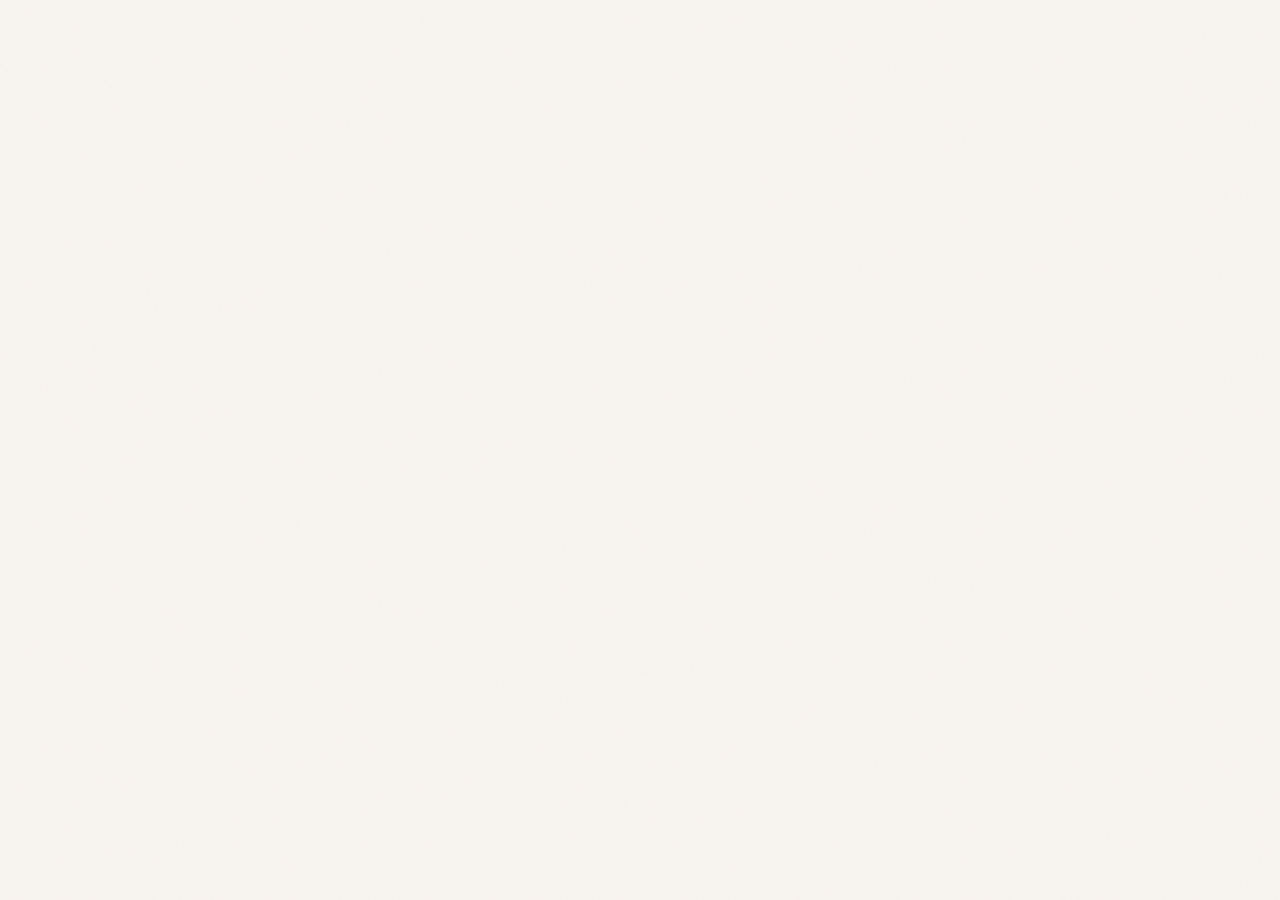
==== index.html @ fb883d4c "Add initial index.html for LandPitch AI Initial commit of the index.html file with complete structur" ====
<!DOCTYPE html>
<html lang="ru">
<head>
<meta charset="UTF-8">
<meta name="viewport" content="width=device-width, initial-scale=1.0">
<title>LandPitch AI — Turn plot в investment deal in 15 minutes</title>
<link rel="preconnect" href="https://fonts.googleapis.com">
<link href="https://fonts.googleapis.com/css2?family=Cormorant+Garamond:ital,wght@0,300;0,400;0,600;0,700;1,300;1,400&family=DM+Sans:wght@300;400;500;600&display=swap" rel="stylesheet">
<style>
  :root {
    --ink: #0D1B2A;
    --paper: #F7F3EE;
    --gold: #C9922A;
    --gold-l: #F0D9A8;
    --blue: #1A3A5C;
    --blue-l: #D6E8F7;
    --sage: #4A6741;
    --sage-l: #D4E6CF;
    --rust: #8B3A2A;
    --mist: #E8EFF5;
    --white: #FFFFFF;
  }

  *, *::before, *::after { box-sizing: border-box; margin: 0; padding: 0; }

  html { scroll-behavior: smooth; }

  body {
    font-family: 'DM Sans', sans-serif;
    background: var(--paper);
    color: var(--ink);
    overflow-x: hidden;
  }

  /* ─── NOISE TEXTURE ─── */
  body::before {
    content: '';
    position: fixed;
    inset: 0;
    background-image: url("data:image/svg+xml,%3Csvg viewBox='0 0 256 256' xmlns='http://www.w3.org/2000/svg'%3E%3Cfilter id='noise'%3E%3CfeTurbulence type='fractalNoise' baseFrequency='0.9' numOctaves='4' stitchTiles='stitch'/%3E%3C/filter%3E%3Crect width='100%25' height='100%25' filter='url(%23noise)' opacity='0.04'/%3E%3C/svg%3E");
    pointer-events: none;
    z-index: 1000;
    opacity: 0.4;
  }

  /* ─── NAV ─── */
  nav {
    position: fixed;
    top: 0; left: 0; right: 0;
    z-index: 100;
    display: flex;
    align-items: center;
    justify-content: space-between;
    padding: 20px 48px;
    background: rgba(247,243,238,0.85);
    backdrop-filter: blur(12px);
    border-bottom: 1px solid rgba(201,146,42,0.15);
  }

  .logo {
    font-family: 'Cormorant Garamond', serif;
    font-size: 22px;
    font-weight: 700;
    color: var(--ink);
    letter-spacing: 0.02em;
  }
  .logo span { color: var(--gold); }

  nav a {
    font-size: 13px;
    font-weight: 500;
    color: var(--blue);
    text-decoration: none;
    letter-spacing: 0.04em;
    text-transform: uppercase;
    opacity: 0.7;
    transition: opacity 0.2s;
  }
  nav a:hover { opacity: 1; }

  .nav-cta {
    background: var(--ink);
    color: var(--paper) !important;
    padding: 10px 24px;
    border-radius: 2px;
    opacity: 1 !important;
    transition: background 0.2s !important;
  }
  .nav-cta:hover { background: var(--blue) !important; }

  .nav-links { display: flex; gap: 36px; align-items: center; }

  /* ─── HERO ─── */
  .hero {
    min-height: 100vh;
    display: grid;
    grid-template-columns: 1fr 1fr;
    position: relative;
    overflow: hidden;
  }

  .hero-left {
    display: flex;
    flex-direction: column;
    justify-content: center;
    padding: 140px 64px 80px 80px;
    position: relative;
    z-index: 2;
  }

  .hero-tag {
    display: inline-flex;
    align-items: center;
    gap: 8px;
    font-size: 11px;
    font-weight: 600;
    letter-spacing: 0.12em;
    text-transform: uppercase;
    color: var(--gold);
    margin-bottom: 32px;
  }
  .hero-tag::before {
    content: '';
    width: 32px; height: 1px;
    background: var(--gold);
  }

  .hero-h1 {
    font-family: 'Cormorant Garamond', serif;
    font-size: clamp(52px, 5.5vw, 80px);
    font-weight: 600;
    line-height: 1.05;
    color: var(--ink);
    margin-bottom: 28px;
  }
  .hero-h1 em {
    font-style: italic;
    color: var(--gold);
  }

  .hero-sub {
    font-size: 16px;
    font-weight: 300;
    line-height: 1.7;
    color: #4A5568;
    max-width: 440px;
    margin-bottom: 48px;
  }

  .hero-actions { display: flex; gap: 16px; align-items: center; flex-wrap: wrap; }

  .btn-primary {
    display: inline-flex;
    align-items: center;
    gap: 10px;
    background: var(--ink);
    color: var(--paper);
    font-family: 'DM Sans', sans-serif;
    font-size: 14px;
    font-weight: 600;
    letter-spacing: 0.04em;
    padding: 16px 36px;
    border: none;
    cursor: pointer;
    text-decoration: none;
    border-radius: 2px;
    transition: all 0.25s;
    position: relative;
    overflow: hidden;
  }
  .btn-primary::after {
    content: '';
    position: absolute;
    inset: 0;
    background: var(--gold);
    transform: translateX(-101%);
    transition: transform 0.3s cubic-bezier(0.4,0,0.2,1);
    z-index: 0;
  }
  .btn-primary:hover::after { transform: translateX(0); }
  .btn-primary span { position: relative; z-index: 1; }

  .btn-ghost {
    display: inline-flex;
    align-items: center;
    gap: 8px;
    color: var(--blue);
    font-size: 14px;
    font-weight: 500;
    text-decoration: none;
    padding: 16px 0;
    border-bottom: 1px solid currentColor;
    transition: color 0.2s;
  }
  .btn-ghost:hover { color: var(--gold); }

  .hero-stats {
    display: flex;
    gap: 40px;
    margin-top: 60px;
    padding-top: 40px;
    border-top: 1px solid rgba(201,146,42,0.2);
  }
  .stat-num {
    font-family: 'Cormorant Garamond', serif;
    font-size: 36px;
    font-weight: 700;
    color: var(--ink);
    line-height: 1;
  }
  .stat-num span { color: var(--gold); font-size: 22px; }
  .stat-label { font-size: 11px; font-weight: 500; color: #888; letter-spacing: 0.06em; text-transform: uppercase; margin-top: 6px; }

  /* ─── HERO RIGHT ─── */
  .hero-right {
    position: relative;
    background: var(--blue);
    overflow: hidden;
    display: flex;
    align-items: center;
    justify-content: center;
  }

  .hero-right::before {
    content: '';
    position: absolute;
    inset: 0;
    background:
      radial-gradient(ellipse at 30% 40%, rgba(201,146,42,0.15) 0%, transparent 60%),
      radial-gradient(ellipse at 80% 80%, rgba(74,103,65,0.2) 0%, transparent 50%);
  }

  /* Map grid decoration */
  .map-grid {
    position: absolute;
    inset: 0;
    background-image:
      linear-gradient(rgba(255,255,255,0.04) 1px, transparent 1px),
      linear-gradient(90deg, rgba(255,255,255,0.04) 1px, transparent 1px);
    background-size: 40px 40px;
  }

  .hero-card {
    position: relative;
    z-index: 2;
    background: rgba(255,255,255,0.06);
    border: 1px solid rgba(255,255,255,0.12);
    backdrop-filter: blur(10px);
    border-radius: 8px;
    padding: 36px;
    width: 340px;
    margin: 20px;
    animation: float 6s ease-in-out infinite;
  }

  @keyframes float {
    0%, 100% { transform: translateY(0); }
    50% { transform: translateY(-12px); }
  }

  .card-label {
    font-size: 10px;
    font-weight: 600;
    letter-spacing: 0.12em;
    text-transform: uppercase;
    color: var(--gold);
    margin-bottom: 16px;
  }
  .card-title {
    font-family: 'Cormorant Garamond', serif;
    font-size: 22px;
    font-weight: 600;
    color: white;
    margin-bottom: 20px;
    line-height: 1.3;
  }
  .card-concept {
    background: rgba(201,146,42,0.15);
    border: 1px solid rgba(201,146,42,0.3);
    border-radius: 4px;
    padding: 14px 16px;
    margin-bottom: 10px;
  }
  .concept-name {
    font-size: 13px;
    font-weight: 600;
    color: var(--gold-l);
    margin-bottom: 4px;
  }
  .concept-roi {
    font-size: 11px;
    color: rgba(255,255,255,0.6);
  }

  .card-bar {
    height: 3px;
    background: rgba(255,255,255,0.08);
    border-radius: 2px;
    margin: 20px 0 8px;
    overflow: hidden;
    position: relative;
  }
  .card-bar-fill {
    position: absolute;
    left: 0; top: 0; bottom: 0;
    background: linear-gradient(90deg, var(--gold), #E8B86D);
    border-radius: 2px;
    animation: fill 3s ease-out infinite;
  }
  @keyframes fill {
    0% { width: 0%; }
    60% { width: 78%; }
    100% { width: 78%; }
  }
  .card-status {
    font-size: 10px;
    color: rgba(255,255,255,0.5);
    display: flex;
    justify-content: space-between;
  }

  .agent-dots {
    display: flex;
    gap: 8px;
    margin-top: 20px;
  }
  .dot {
    width: 28px; height: 28px;
    border-radius: 50%;
    display: flex;
    align-items: center;
    justify-content: center;
    font-size: 12px;
    border: 1px solid rgba(255,255,255,0.15);
  }
  .dot.active { background: var(--gold); border-color: var(--gold); }
  .dot.done { background: var(--sage); border-color: var(--sage); }

  /* ─── SECTION COMMON ─── */
  section { position: relative; }

  .section-label {
    font-size: 11px;
    font-weight: 600;
    letter-spacing: 0.12em;
    text-transform: uppercase;
    color: var(--gold);
    display: flex;
    align-items: center;
    gap: 12px;
    margin-bottom: 20px;
  }
  .section-label::after {
    content: '';
    flex: 1;
    height: 1px;
    background: var(--gold-l);
    max-width: 60px;
  }

  .section-h2 {
    font-family: 'Cormorant Garamond', serif;
    font-size: clamp(36px, 4vw, 58px);
    font-weight: 600;
    line-height: 1.1;
    color: var(--ink);
    margin-bottom: 20px;
  }

  /* ─── PROBLEM ─── */
  .problem {
    background: var(--ink);
    padding: 100px 80px;
    display: grid;
    grid-template-columns: 1fr 1fr;
    gap: 80px;
    align-items: center;
  }
  .problem .section-label { color: var(--gold-l); }
  .problem .section-label::after { background: rgba(201,146,42,0.3); }
  .problem .section-h2 { color: white; }
  .problem-sub { font-size: 15px; line-height: 1.7; color: rgba(255,255,255,0.6); }

  .pain-list { display: flex; flex-direction: column; gap: 16px; }
  .pain-item {
    display: flex;
    gap: 16px;
    padding: 20px 24px;
    background: rgba(255,255,255,0.04);
    border: 1px solid rgba(255,255,255,0.08);
    border-radius: 4px;
    transition: background 0.2s;
  }
  .pain-item:hover { background: rgba(255,255,255,0.07); }
  .pain-icon { font-size: 20px; flex-shrink: 0; margin-top: 2px; }
  .pain-title { font-size: 14px; font-weight: 600; color: white; margin-bottom: 4px; }
  .pain-desc { font-size: 13px; color: rgba(255,255,255,0.5); line-height: 1.5; }

  /* ─── HOW IT WORKS ─── */
  .how {
    padding: 100px 80px;
    background: var(--paper);
  }
  .how-header {
    display: flex;
    justify-content: space-between;
    align-items: flex-end;
    margin-bottom: 64px;
  }
  .how-header-left { max-width: 500px; }
  .how-time {
    font-size: 13px;
    color: #888;
    text-align: right;
  }
  .how-time strong {
    display: block;
    font-family: 'Cormorant Garamond', serif;
    font-size: 48px;
    font-weight: 700;
    color: var(--gold);
    line-height: 1;
    margin-bottom: 4px;
  }

  .agents-grid { display: flex; flex-direction: column; gap: 0; }

  .agent-row {
    display: grid;
    grid-template-columns: 60px 1fr 1fr;
    gap: 0;
    position: relative;
    opacity: 0;
    transform: translateY(20px);
    transition: all 0.5s ease;
  }
  .agent-row.visible { opacity: 1; transform: translateY(0); }

  .agent-num {
    display: flex;
    flex-direction: column;
    align-items: center;
    padding-top: 28px;
  }
  .num-circle {
    width: 36px; height: 36px;
    border-radius: 50%;
    display: flex;
    align-items: center;
    justify-content: center;
    font-size: 13px;
    font-weight: 700;
    color: white;
    flex-shrink: 0;
  }
  .num-line {
    width: 1px;
    flex: 1;
    min-height: 40px;
    background: linear-gradient(to bottom, currentColor, transparent);
    margin-top: 8px;
    opacity: 0.3;
  }

  .agent-content {
    padding: 24px 32px 32px 24px;
    border-left: none;
  }
  .agent-name {
    font-family: 'Cormorant Garamond', serif;
    font-size: 22px;
    font-weight: 700;
    color: var(--ink);
    margin-bottom: 8px;
  }
  .agent-trigger {
    font-size: 12px;
    color: #888;
    margin-bottom: 12px;
    font-style: italic;
  }
  .agent-tasks { list-style: none; }
  .agent-tasks li {
    font-size: 13px;
    color: #555;
    line-height: 1.6;
    padding: 3px 0;
    padding-left: 16px;
    position: relative;
  }
  .agent-tasks li::before {
    content: '—';
    position: absolute;
    left: 0;
    color: var(--gold);
    font-size: 11px;
  }

  .agent-tools-badge {
    grid-column: 3;
    display: flex;
    flex-direction: column;
    justify-content: center;
    padding: 24px;
    border-left: 1px solid var(--gold-l);
    margin-left: 0;
  }
  .tools-label {
    font-size: 10px;
    font-weight: 600;
    letter-spacing: 0.1em;
    text-transform: uppercase;
    color: var(--gold);
    margin-bottom: 10px;
  }
  .tool-chips { display: flex; flex-wrap: wrap; gap: 6px; }
  .chip {
    background: var(--mist);
    color: var(--blue);
    font-size: 11px;
    font-weight: 500;
    padding: 4px 10px;
    border-radius: 100px;
    border: 1px solid var(--blue-l);
  }
  .agent-output {
    margin-top: 16px;
    padding: 10px 14px;
    background: var(--sage-l);
    border-radius: 4px;
    font-size: 12px;
    color: var(--sage);
    font-weight: 500;
    display: flex;
    align-items: center;
    gap: 8px;
  }

  /* agent colors */
  .c1 .num-circle { background: var(--blue); }
  .c1 .num-line { color: var(--blue); }
  .c2 .num-circle { background: var(--sage); }
  .c2 .num-line { color: var(--sage); }
  .c3 .num-circle { background: var(--gold); }
  .c3 .num-line { color: var(--gold); }
  .c4 .num-circle { background: var(--rust); }
  .c4 .num-line { color: var(--rust); }
  .c5 .num-circle { background: #6B48A0; }
  .c5 .num-line { color: #6B48A0; }

  /* ─── PRICING ─── */
  .pricing {
    background: var(--mist);
    padding: 100px 80px;
  }
  .pricing-header { text-align: center; margin-bottom: 64px; }
  .pricing-header .section-label { justify-content: center; }
  .pricing-header .section-label::after { display: none; }
  .pricing-header .section-label::before {
    content: '';
    width: 60px; height: 1px;
    background: var(--gold-l);
  }

  .plans { display: grid; grid-template-columns: repeat(3, 1fr); gap: 24px; max-width: 960px; margin: 0 auto; }

  .plan {
    background: white;
    border: 1px solid rgba(0,0,0,0.08);
    border-radius: 6px;
    padding: 40px 32px;
    position: relative;
    transition: transform 0.2s, box-shadow 0.2s;
  }
  .plan:hover { transform: translateY(-4px); box-shadow: 0 20px 60px rgba(0,0,0,0.08); }
  .plan.featured {
    background: var(--ink);
    border-color: var(--gold);
    color: white;
    transform: scale(1.03);
  }
  .plan.featured:hover { transform: scale(1.03) translateY(-4px); }

  .plan-badge {
    position: absolute;
    top: -12px; left: 50%;
    transform: translateX(-50%);
    background: var(--gold);
    color: white;
    font-size: 10px;
    font-weight: 700;
    letter-spacing: 0.1em;
    text-transform: uppercase;
    padding: 4px 14px;
    border-radius: 100px;
  }
  .plan-name {
    font-size: 12px;
    font-weight: 600;
    letter-spacing: 0.1em;
    text-transform: uppercase;
    color: var(--gold);
    margin-bottom: 20px;
  }
  .plan-price {
    font-family: 'Cormorant Garamond', serif;
    font-size: 52px;
    font-weight: 700;
    line-height: 1;
    margin-bottom: 6px;
  }
  .plan.featured .plan-price { color: white; }
  .plan:not(.featured) .plan-price { color: var(--ink); }
  .plan-period {
    font-size: 13px;
    color: #888;
    margin-bottom: 32px;
  }
  .plan.featured .plan-period { color: rgba(255,255,255,0.5); }

  .plan-features { list-style: none; margin-bottom: 36px; }
  .plan-features li {
    font-size: 13px;
    line-height: 1.6;
    padding: 8px 0;
    border-bottom: 1px solid rgba(0,0,0,0.06);
    display: flex;
    gap: 10px;
  }
  .plan.featured .plan-features li { border-color: rgba(255,255,255,0.08); color: rgba(255,255,255,0.8); }
  .check { color: var(--sage); font-size: 14px; flex-shrink: 0; }
  .plan.featured .check { color: var(--gold); }

  .plan-btn {
    display: block;
    width: 100%;
    padding: 14px;
    text-align: center;
    font-family: 'DM Sans', sans-serif;
    font-size: 13px;
    font-weight: 600;
    letter-spacing: 0.04em;
    border-radius: 2px;
    border: none;
    cursor: pointer;
    text-decoration: none;
    transition: all 0.2s;
  }
  .plan:not(.featured) .plan-btn {
    background: var(--ink);
    color: white;
  }
  .plan:not(.featured) .plan-btn:hover { background: var(--blue); }
  .plan.featured .plan-btn {
    background: var(--gold);
    color: white;
  }
  .plan.featured .plan-btn:hover { background: #B8821F; }

  /* ─── FORM ─── */
  .form-section {
    padding: 100px 80px;
    background: var(--paper);
    display: grid;
    grid-template-columns: 1fr 1fr;
    gap: 80px;
    align-items: start;
  }

  .form-left { padding-top: 20px; }
  .form-promise {
    display: flex;
    flex-direction: column;
    gap: 20px;
    margin-top: 40px;
  }
  .promise-item { display: flex; gap: 16px; align-items: flex-start; }
  .promise-icon {
    width: 40px; height: 40px;
    background: var(--gold-l);
    border-radius: 4px;
    display: flex;
    align-items: center;
    justify-content: center;
    font-size: 18px;
    flex-shrink: 0;
  }
  .promise-title { font-size: 14px; font-weight: 600; color: var(--ink); margin-bottom: 4px; }
  .promise-desc { font-size: 13px; color: #777; line-height: 1.5; }

  .contact-form {
    background: white;
    border: 1px solid rgba(0,0,0,0.08);
    border-radius: 8px;
    padding: 48px 40px;
    box-shadow: 0 10px 40px rgba(0,0,0,0.06);
  }
  .form-title {
    font-family: 'Cormorant Garamond', serif;
    font-size: 28px;
    font-weight: 700;
    color: var(--ink);
    margin-bottom: 8px;
  }
  .form-subtitle { font-size: 13px; color: #888; margin-bottom: 32px; }

  .field { margin-bottom: 20px; }
  .field label {
    display: block;
    font-size: 11px;
    font-weight: 600;
    letter-spacing: 0.08em;
    text-transform: uppercase;
    color: var(--blue);
    margin-bottom: 8px;
  }
  .field input, .field select, .field textarea {
    width: 100%;
    padding: 13px 16px;
    border: 1px solid #DDD;
    border-radius: 2px;
    font-family: 'DM Sans', sans-serif;
    font-size: 14px;
    color: var(--ink);
    background: var(--paper);
    transition: border-color 0.2s;
    outline: none;
    -webkit-appearance: none;
  }
  .field input:focus, .field select:focus, .field textarea:focus {
    border-color: var(--gold);
    background: white;
  }
  .field textarea { min-height: 90px; resize: vertical; }

  .field-row { display: grid; grid-template-columns: 1fr 1fr; gap: 16px; }

  .submit-btn {
    width: 100%;
    padding: 16px;
    background: var(--ink);
    color: var(--paper);
    border: none;
    font-family: 'DM Sans', sans-serif;
    font-size: 14px;
    font-weight: 600;
    letter-spacing: 0.06em;
    text-transform: uppercase;
    cursor: pointer;
    border-radius: 2px;
    margin-top: 8px;
    transition: background 0.2s;
    position: relative;
    overflow: hidden;
  }
  .submit-btn:hover { background: var(--gold); }

  .form-note {
    text-align: center;
    font-size: 11px;
    color: #AAA;
    margin-top: 16px;
  }

  /* ─── FOOTER ─── */
  footer {
    background: var(--ink);
    padding: 40px 80px;
    display: flex;
    align-items: center;
    justify-content: space-between;
    border-top: 1px solid rgba(201,146,42,0.2);
  }
  .footer-logo {
    font-family: 'Cormorant Garamond', serif;
    font-size: 20px;
    font-weight: 700;
    color: white;
  }
  .footer-logo span { color: var(--gold); }
  .footer-copy { font-size: 12px; color: rgba(255,255,255,0.35); }

  /* ─── ANIMATIONS ─── */
  @keyframes fadeUp {
    from { opacity: 0; transform: translateY(30px); }
    to { opacity: 1; transform: translateY(0); }
  }

  .hero-tag { animation: fadeUp 0.6s ease both; }
  .hero-h1 { animation: fadeUp 0.6s 0.1s ease both; }
  .hero-sub { animation: fadeUp 0.6s 0.2s ease both; }
  .hero-actions { animation: fadeUp 0.6s 0.3s ease both; }
  .hero-stats { animation: fadeUp 0.6s 0.4s ease both; }
  .hero-card { animation: fadeUp 0.8s 0.5s ease both, float 6s 1.3s ease-in-out infinite; }

  /* ─── SUCCESS STATE ─── */
  .success-msg {
    display: none;
    text-align: center;
    padding: 40px 20px;
  }
  .success-msg .big { font-size: 48px; margin-bottom: 16px; }
  .success-msg h3 {
    font-family: 'Cormoran
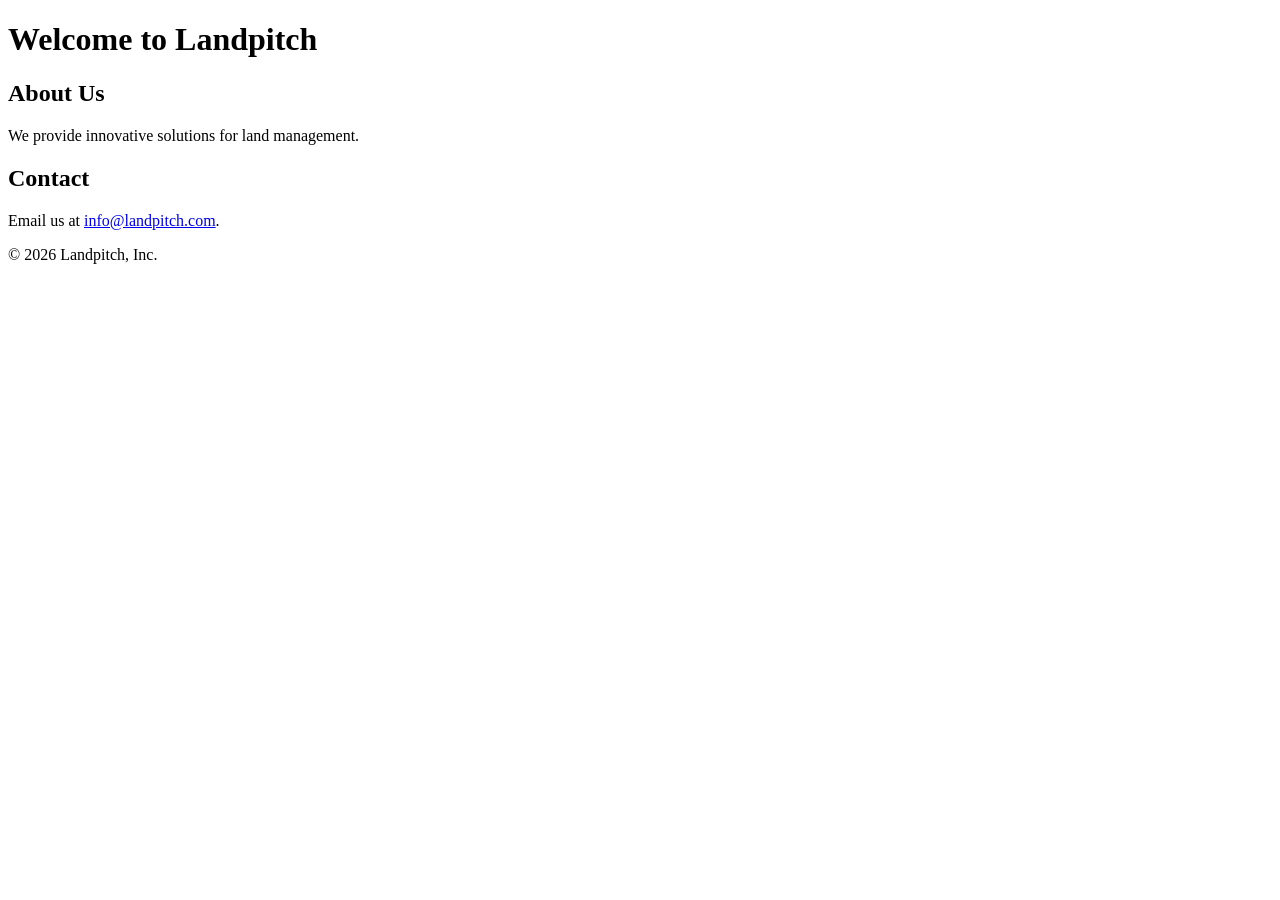
==== commit e3238f06: "Updated index.html with improved HTML structure on 2026-04-01" ====
--- a/index.html
+++ b/index.html
@@ -1,804 +1,27 @@
 <!DOCTYPE html>
-<html lang="ru">
+<html lang="en">
 <head>
-<meta charset="UTF-8">
-<meta name="viewport" content="width=device-width, initial-scale=1.0">
-<title>LandPitch AI — Turn plot в investment deal in 15 minutes</title>
-<link rel="preconnect" href="https://fonts.googleapis.com">
-<link href="https://fonts.googleapis.com/css2?family=Cormorant+Garamond:ital,wght@0,300;0,400;0,600;0,700;1,300;1,400&family=DM+Sans:wght@300;400;500;600&display=swap" rel="stylesheet">
-<style>
-  :root {
-    --ink: #0D1B2A;
-    --paper: #F7F3EE;
-    --gold: #C9922A;
-    --gold-l: #F0D9A8;
-    --blue: #1A3A5C;
-    --blue-l: #D6E8F7;
-    --sage: #4A6741;
-    --sage-l: #D4E6CF;
-    --rust: #8B3A2A;
-    --mist: #E8EFF5;
-    --white: #FFFFFF;
-  }
-
-  *, *::before, *::after { box-sizing: border-box; margin: 0; padding: 0; }
-
-  html { scroll-behavior: smooth; }
-
-  body {
-    font-family: 'DM Sans', sans-serif;
-    background: var(--paper);
-    color: var(--ink);
-    overflow-x: hidden;
-  }
-
-  /* ─── NOISE TEXTURE ─── */
-  body::before {
-    content: '';
-    position: fixed;
-    inset: 0;
-    background-image: url("data:image/svg+xml,%3Csvg viewBox='0 0 256 256' xmlns='http://www.w3.org/2000/svg'%3E%3Cfilter id='noise'%3E%3CfeTurbulence type='fractalNoise' baseFrequency='0.9' numOctaves='4' stitchTiles='stitch'/%3E%3C/filter%3E%3Crect width='100%25' height='100%25' filter='url(%23noise)' opacity='0.04'/%3E%3C/svg%3E");
-    pointer-events: none;
-    z-index: 1000;
-    opacity: 0.4;
-  }
-
-  /* ─── NAV ─── */
-  nav {
-    position: fixed;
-    top: 0; left: 0; right: 0;
-    z-index: 100;
-    display: flex;
-    align-items: center;
-    justify-content: space-between;
-    padding: 20px 48px;
-    background: rgba(247,243,238,0.85);
-    backdrop-filter: blur(12px);
-    border-bottom: 1px solid rgba(201,146,42,0.15);
-  }
-
-  .logo {
-    font-family: 'Cormorant Garamond', serif;
-    font-size: 22px;
-    font-weight: 700;
-    color: var(--ink);
-    letter-spacing: 0.02em;
-  }
-  .logo span { color: var(--gold); }
-
-  nav a {
-    font-size: 13px;
-    font-weight: 500;
-    color: var(--blue);
-    text-decoration: none;
-    letter-spacing: 0.04em;
-    text-transform: uppercase;
-    opacity: 0.7;
-    transition: opacity 0.2s;
-  }
-  nav a:hover { opacity: 1; }
-
-  .nav-cta {
-    background: var(--ink);
-    color: var(--paper) !important;
-    padding: 10px 24px;
-    border-radius: 2px;
-    opacity: 1 !important;
-    transition: background 0.2s !important;
-  }
-  .nav-cta:hover { background: var(--blue) !important; }
-
-  .nav-links { display: flex; gap: 36px; align-items: center; }
-
-  /* ─── HERO ─── */
-  .hero {
-    min-height: 100vh;
-    display: grid;
-    grid-template-columns: 1fr 1fr;
-    position: relative;
-    overflow: hidden;
-  }
-
-  .hero-left {
-    display: flex;
-    flex-direction: column;
-    justify-content: center;
-    padding: 140px 64px 80px 80px;
-    position: relative;
-    z-index: 2;
-  }
-
-  .hero-tag {
-    display: inline-flex;
-    align-items: center;
-    gap: 8px;
-    font-size: 11px;
-    font-weight: 600;
-    letter-spacing: 0.12em;
-    text-transform: uppercase;
-    color: var(--gold);
-    margin-bottom: 32px;
-  }
-  .hero-tag::before {
-    content: '';
-    width: 32px; height: 1px;
-    background: var(--gold);
-  }
-
-  .hero-h1 {
-    font-family: 'Cormorant Garamond', serif;
-    font-size: clamp(52px, 5.5vw, 80px);
-    font-weight: 600;
-    line-height: 1.05;
-    color: var(--ink);
-    margin-bottom: 28px;
-  }
-  .hero-h1 em {
-    font-style: italic;
-    color: var(--gold);
-  }
-
-  .hero-sub {
-    font-size: 16px;
-    font-weight: 300;
-    line-height: 1.7;
-    color: #4A5568;
-    max-width: 440px;
-    margin-bottom: 48px;
-  }
-
-  .hero-actions { display: flex; gap: 16px; align-items: center; flex-wrap: wrap; }
-
-  .btn-primary {
-    display: inline-flex;
-    align-items: center;
-    gap: 10px;
-    background: var(--ink);
-    color: var(--paper);
-    font-family: 'DM Sans', sans-serif;
-    font-size: 14px;
-    font-weight: 600;
-    letter-spacing: 0.04em;
-    padding: 16px 36px;
-    border: none;
-    cursor: pointer;
-    text-decoration: none;
-    border-radius: 2px;
-    transition: all 0.25s;
-    position: relative;
-    overflow: hidden;
-  }
-  .btn-primary::after {
-    content: '';
-    position: absolute;
-    inset: 0;
-    background: var(--gold);
-    transform: translateX(-101%);
-    transition: transform 0.3s cubic-bezier(0.4,0,0.2,1);
-    z-index: 0;
-  }
-  .btn-primary:hover::after { transform: translateX(0); }
-  .btn-primary span { position: relative; z-index: 1; }
-
-  .btn-ghost {
-    display: inline-flex;
-    align-items: center;
-    gap: 8px;
-    color: var(--blue);
-    font-size: 14px;
-    font-weight: 500;
-    text-decoration: none;
-    padding: 16px 0;
-    border-bottom: 1px solid currentColor;
-    transition: color 0.2s;
-  }
-  .btn-ghost:hover { color: var(--gold); }
-
-  .hero-stats {
-    display: flex;
-    gap: 40px;
-    margin-top: 60px;
-    padding-top: 40px;
-    border-top: 1px solid rgba(201,146,42,0.2);
-  }
-  .stat-num {
-    font-family: 'Cormorant Garamond', serif;
-    font-size: 36px;
-    font-weight: 700;
-    color: var(--ink);
-    line-height: 1;
-  }
-  .stat-num span { color: var(--gold); font-size: 22px; }
-  .stat-label { font-size: 11px; font-weight: 500; color: #888; letter-spacing: 0.06em; text-transform: uppercase; margin-top: 6px; }
-
-  /* ─── HERO RIGHT ─── */
-  .hero-right {
-    position: relative;
-    background: var(--blue);
-    overflow: hidden;
-    display: flex;
-    align-items: center;
-    justify-content: center;
-  }
-
-  .hero-right::before {
-    content: '';
-    position: absolute;
-    inset: 0;
-    background:
-      radial-gradient(ellipse at 30% 40%, rgba(201,146,42,0.15) 0%, transparent 60%),
-      radial-gradient(ellipse at 80% 80%, rgba(74,103,65,0.2) 0%, transparent 50%);
-  }
-
-  /* Map grid decoration */
-  .map-grid {
-    position: absolute;
-    inset: 0;
-    background-image:
-      linear-gradient(rgba(255,255,255,0.04) 1px, transparent 1px),
-      linear-gradient(90deg, rgba(255,255,255,0.04) 1px, transparent 1px);
-    background-size: 40px 40px;
-  }
-
-  .hero-card {
-    position: relative;
-    z-index: 2;
-    background: rgba(255,255,255,0.06);
-    border: 1px solid rgba(255,255,255,0.12);
-    backdrop-filter: blur(10px);
-    border-radius: 8px;
-    padding: 36px;
-    width: 340px;
-    margin: 20px;
-    animation: float 6s ease-in-out infinite;
-  }
-
-  @keyframes float {
-    0%, 100% { transform: translateY(0); }
-    50% { transform: translateY(-12px); }
-  }
-
-  .card-label {
-    font-size: 10px;
-    font-weight: 600;
-    letter-spacing: 0.12em;
-    text-transform: uppercase;
-    color: var(--gold);
-    margin-bottom: 16px;
-  }
-  .card-title {
-    font-family: 'Cormorant Garamond', serif;
-    font-size: 22px;
-    font-weight: 600;
-    color: white;
-    margin-bottom: 20px;
-    line-height: 1.3;
-  }
-  .card-concept {
-    background: rgba(201,146,42,0.15);
-    border: 1px solid rgba(201,146,42,0.3);
-    border-radius: 4px;
-    padding: 14px 16px;
-    margin-bottom: 10px;
-  }
-  .concept-name {
-    font-size: 13px;
-    font-weight: 600;
-    color: var(--gold-l);
-    margin-bottom: 4px;
-  }
-  .concept-roi {
-    font-size: 11px;
-    color: rgba(255,255,255,0.6);
-  }
-
-  .card-bar {
-    height: 3px;
-    background: rgba(255,255,255,0.08);
-    border-radius: 2px;
-    margin: 20px 0 8px;
-    overflow: hidden;
-    position: relative;
-  }
-  .card-bar-fill {
-    position: absolute;
-    left: 0; top: 0; bottom: 0;
-    background: linear-gradient(90deg, var(--gold), #E8B86D);
-    border-radius: 2px;
-    animation: fill 3s ease-out infinite;
-  }
-  @keyframes fill {
-    0% { width: 0%; }
-    60% { width: 78%; }
-    100% { width: 78%; }
-  }
-  .card-status {
-    font-size: 10px;
-    color: rgba(255,255,255,0.5);
-    display: flex;
-    justify-content: space-between;
-  }
-
-  .agent-dots {
-    display: flex;
-    gap: 8px;
-    margin-top: 20px;
-  }
-  .dot {
-    width: 28px; height: 28px;
-    border-radius: 50%;
-    display: flex;
-    align-items: center;
-    justify-content: center;
-    font-size: 12px;
-    border: 1px solid rgba(255,255,255,0.15);
-  }
-  .dot.active { background: var(--gold); border-color: var(--gold); }
-  .dot.done { background: var(--sage); border-color: var(--sage); }
-
-  /* ─── SECTION COMMON ─── */
-  section { position: relative; }
-
-  .section-label {
-    font-size: 11px;
-    font-weight: 600;
-    letter-spacing: 0.12em;
-    text-transform: uppercase;
-    color: var(--gold);
-    display: flex;
-    align-items: center;
-    gap: 12px;
-    margin-bottom: 20px;
-  }
-  .section-label::after {
-    content: '';
-    flex: 1;
-    height: 1px;
-    background: var(--gold-l);
-    max-width: 60px;
-  }
-
-  .section-h2 {
-    font-family: 'Cormorant Garamond', serif;
-    font-size: clamp(36px, 4vw, 58px);
-    font-weight: 600;
-    line-height: 1.1;
-    color: var(--ink);
-    margin-bottom: 20px;
-  }
-
-  /* ─── PROBLEM ─── */
-  .problem {
-    background: var(--ink);
-    padding: 100px 80px;
-    display: grid;
-    grid-template-columns: 1fr 1fr;
-    gap: 80px;
-    align-items: center;
-  }
-  .problem .section-label { color: var(--gold-l); }
-  .problem .section-label::after { background: rgba(201,146,42,0.3); }
-  .problem .section-h2 { color: white; }
-  .problem-sub { font-size: 15px; line-height: 1.7; color: rgba(255,255,255,0.6); }
-
-  .pain-list { display: flex; flex-direction: column; gap: 16px; }
-  .pain-item {
-    display: flex;
-    gap: 16px;
-    padding: 20px 24px;
-    background: rgba(255,255,255,0.04);
-    border: 1px solid rgba(255,255,255,0.08);
-    border-radius: 4px;
-    transition: background 0.2s;
-  }
-  .pain-item:hover { background: rgba(255,255,255,0.07); }
-  .pain-icon { font-size: 20px; flex-shrink: 0; margin-top: 2px; }
-  .pain-title { font-size: 14px; font-weight: 600; color: white; margin-bottom: 4px; }
-  .pain-desc { font-size: 13px; color: rgba(255,255,255,0.5); line-height: 1.5; }
-
-  /* ─── HOW IT WORKS ─── */
-  .how {
-    padding: 100px 80px;
-    background: var(--paper);
-  }
-  .how-header {
-    display: flex;
-    justify-content: space-between;
-    align-items: flex-end;
-    margin-bottom: 64px;
-  }
-  .how-header-left { max-width: 500px; }
-  .how-time {
-    font-size: 13px;
-    color: #888;
-    text-align: right;
-  }
-  .how-time strong {
-    display: block;
-    font-family: 'Cormorant Garamond', serif;
-    font-size: 48px;
-    font-weight: 700;
-    color: var(--gold);
-    line-height: 1;
-    margin-bottom: 4px;
-  }
-
-  .agents-grid { display: flex; flex-direction: column; gap: 0; }
-
-  .agent-row {
-    display: grid;
-    grid-template-columns: 60px 1fr 1fr;
-    gap: 0;
-    position: relative;
-    opacity: 0;
-    transform: translateY(20px);
-    transition: all 0.5s ease;
-  }
-  .agent-row.visible { opacity: 1; transform: translateY(0); }
-
-  .agent-num {
-    display: flex;
-    flex-direction: column;
-    align-items: center;
-    padding-top: 28px;
-  }
-  .num-circle {
-    width: 36px; height: 36px;
-    border-radius: 50%;
-    display: flex;
-    align-items: center;
-    justify-content: center;
-    font-size: 13px;
-    font-weight: 700;
-    color: white;
-    flex-shrink: 0;
-  }
-  .num-line {
-    width: 1px;
-    flex: 1;
-    min-height: 40px;
-    background: linear-gradient(to bottom, currentColor, transparent);
-    margin-top: 8px;
-    opacity: 0.3;
-  }
-
-  .agent-content {
-    padding: 24px 32px 32px 24px;
-    border-left: none;
-  }
-  .agent-name {
-    font-family: 'Cormorant Garamond', serif;
-    font-size: 22px;
-    font-weight: 700;
-    color: var(--ink);
-    margin-bottom: 8px;
-  }
-  .agent-trigger {
-    font-size: 12px;
-    color: #888;
-    margin-bottom: 12px;
-    font-style: italic;
-  }
-  .agent-tasks { list-style: none; }
-  .agent-tasks li {
-    font-size: 13px;
-    color: #555;
-    line-height: 1.6;
-    padding: 3px 0;
-    padding-left: 16px;
-    position: relative;
-  }
-  .agent-tasks li::before {
-    content: '—';
-    position: absolute;
-    left: 0;
-    color: var(--gold);
-    font-size: 11px;
-  }
-
-  .agent-tools-badge {
-    grid-column: 3;
-    display: flex;
-    flex-direction: column;
-    justify-content: center;
-    padding: 24px;
-    border-left: 1px solid var(--gold-l);
-    margin-left: 0;
-  }
-  .tools-label {
-    font-size: 10px;
-    font-weight: 600;
-    letter-spacing: 0.1em;
-    text-transform: uppercase;
-    color: var(--gold);
-    margin-bottom: 10px;
-  }
-  .tool-chips { display: flex; flex-wrap: wrap; gap: 6px; }
-  .chip {
-    background: var(--mist);
-    color: var(--blue);
-    font-size: 11px;
-    font-weight: 500;
-    padding: 4px 10px;
-    border-radius: 100px;
-    border: 1px solid var(--blue-l);
-  }
-  .agent-output {
-    margin-top: 16px;
-    padding: 10px 14px;
-    background: var(--sage-l);
-    border-radius: 4px;
-    font-size: 12px;
-    color: var(--sage);
-    font-weight: 500;
-    display: flex;
-    align-items: center;
-    gap: 8px;
-  }
-
-  /* agent colors */
-  .c1 .num-circle { background: var(--blue); }
-  .c1 .num-line { color: var(--blue); }
-  .c2 .num-circle { background: var(--sage); }
-  .c2 .num-line { color: var(--sage); }
-  .c3 .num-circle { background: var(--gold); }
-  .c3 .num-line { color: var(--gold); }
-  .c4 .num-circle { background: var(--rust); }
-  .c4 .num-line { color: var(--rust); }
-  .c5 .num-circle { background: #6B48A0; }
-  .c5 .num-line { color: #6B48A0; }
-
-  /* ─── PRICING ─── */
-  .pricing {
-    background: var(--mist);
-    padding: 100px 80px;
-  }
-  .pricing-header { text-align: center; margin-bottom: 64px; }
-  .pricing-header .section-label { justify-content: center; }
-  .pricing-header .section-label::after { display: none; }
-  .pricing-header .section-label::before {
-    content: '';
-    width: 60px; height: 1px;
-    background: var(--gold-l);
-  }
-
-  .plans { display: grid; grid-template-columns: repeat(3, 1fr); gap: 24px; max-width: 960px; margin: 0 auto; }
-
-  .plan {
-    background: white;
-    border: 1px solid rgba(0,0,0,0.08);
-    border-radius: 6px;
-    padding: 40px 32px;
-    position: relative;
-    transition: transform 0.2s, box-shadow 0.2s;
-  }
-  .plan:hover { transform: translateY(-4px); box-shadow: 0 20px 60px rgba(0,0,0,0.08); }
-  .plan.featured {
-    background: var(--ink);
-    border-color: var(--gold);
-    color: white;
-    transform: scale(1.03);
-  }
-  .plan.featured:hover { transform: scale(1.03) translateY(-4px); }
-
-  .plan-badge {
-    position: absolute;
-    top: -12px; left: 50%;
-    transform: translateX(-50%);
-    background: var(--gold);
-    color: white;
-    font-size: 10px;
-    font-weight: 700;
-    letter-spacing: 0.1em;
-    text-transform: uppercase;
-    padding: 4px 14px;
-    border-radius: 100px;
-  }
-  .plan-name {
-    font-size: 12px;
-    font-weight: 600;
-    letter-spacing: 0.1em;
-    text-transform: uppercase;
-    color: var(--gold);
-    margin-bottom: 20px;
-  }
-  .plan-price {
-    font-family: 'Cormorant Garamond', serif;
-    font-size: 52px;
-    font-weight: 700;
-    line-height: 1;
-    margin-bottom: 6px;
-  }
-  .plan.featured .plan-price { color: white; }
-  .plan:not(.featured) .plan-price { color: var(--ink); }
-  .plan-period {
-    font-size: 13px;
-    color: #888;
-    margin-bottom: 32px;
-  }
-  .plan.featured .plan-period { color: rgba(255,255,255,0.5); }
-
-  .plan-features { list-style: none; margin-bottom: 36px; }
-  .plan-features li {
-    font-size: 13px;
-    line-height: 1.6;
-    padding: 8px 0;
-    border-bottom: 1px solid rgba(0,0,0,0.06);
-    display: flex;
-    gap: 10px;
-  }
-  .plan.featured .plan-features li { border-color: rgba(255,255,255,0.08); color: rgba(255,255,255,0.8); }
-  .check { color: var(--sage); font-size: 14px; flex-shrink: 0; }
-  .plan.featured .check { color: var(--gold); }
-
-  .plan-btn {
-    display: block;
-    width: 100%;
-    padding: 14px;
-    text-align: center;
-    font-family: 'DM Sans', sans-serif;
-    font-size: 13px;
-    font-weight: 600;
-    letter-spacing: 0.04em;
-    border-radius: 2px;
-    border: none;
-    cursor: pointer;
-    text-decoration: none;
-    transition: all 0.2s;
-  }
-  .plan:not(.featured) .plan-btn {
-    background: var(--ink);
-    color: white;
-  }
-  .plan:not(.featured) .plan-btn:hover { background: var(--blue); }
-  .plan.featured .plan-btn {
-    background: var(--gold);
-    color: white;
-  }
-  .plan.featured .plan-btn:hover { background: #B8821F; }
-
-  /* ─── FORM ─── */
-  .form-section {
-    padding: 100px 80px;
-    background: var(--paper);
-    display: grid;
-    grid-template-columns: 1fr 1fr;
-    gap: 80px;
-    align-items: start;
-  }
-
-  .form-left { padding-top: 20px; }
-  .form-promise {
-    display: flex;
-    flex-direction: column;
-    gap: 20px;
-    margin-top: 40px;
-  }
-  .promise-item { display: flex; gap: 16px; align-items: flex-start; }
-  .promise-icon {
-    width: 40px; height: 40px;
-    background: var(--gold-l);
-    border-radius: 4px;
-    display: flex;
-    align-items: center;
-    justify-content: center;
-    font-size: 18px;
-    flex-shrink: 0;
-  }
-  .promise-title { font-size: 14px; font-weight: 600; color: var(--ink); margin-bottom: 4px; }
-  .promise-desc { font-size: 13px; color: #777; line-height: 1.5; }
-
-  .contact-form {
-    background: white;
-    border: 1px solid rgba(0,0,0,0.08);
-    border-radius: 8px;
-    padding: 48px 40px;
-    box-shadow: 0 10px 40px rgba(0,0,0,0.06);
-  }
-  .form-title {
-    font-family: 'Cormorant Garamond', serif;
-    font-size: 28px;
-    font-weight: 700;
-    color: var(--ink);
-    margin-bottom: 8px;
-  }
-  .form-subtitle { font-size: 13px; color: #888; margin-bottom: 32px; }
-
-  .field { margin-bottom: 20px; }
-  .field label {
-    display: block;
-    font-size: 11px;
-    font-weight: 600;
-    letter-spacing: 0.08em;
-    text-transform: uppercase;
-    color: var(--blue);
-    margin-bottom: 8px;
-  }
-  .field input, .field select, .field textarea {
-    width: 100%;
-    padding: 13px 16px;
-    border: 1px solid #DDD;
-    border-radius: 2px;
-    font-family: 'DM Sans', sans-serif;
-    font-size: 14px;
-    color: var(--ink);
-    background: var(--paper);
-    transition: border-color 0.2s;
-    outline: none;
-    -webkit-appearance: none;
-  }
-  .field input:focus, .field select:focus, .field textarea:focus {
-    border-color: var(--gold);
-    background: white;
-  }
-  .field textarea { min-height: 90px; resize: vertical; }
-
-  .field-row { display: grid; grid-template-columns: 1fr 1fr; gap: 16px; }
-
-  .submit-btn {
-    width: 100%;
-    padding: 16px;
-    background: var(--ink);
-    color: var(--paper);
-    border: none;
-    font-family: 'DM Sans', sans-serif;
-    font-size: 14px;
-    font-weight: 600;
-    letter-spacing: 0.06em;
-    text-transform: uppercase;
-    cursor: pointer;
-    border-radius: 2px;
-    margin-top: 8px;
-    transition: background 0.2s;
-    position: relative;
-    overflow: hidden;
-  }
-  .submit-btn:hover { background: var(--gold); }
-
-  .form-note {
-    text-align: center;
-    font-size: 11px;
-    color: #AAA;
-    margin-top: 16px;
-  }
-
-  /* ─── FOOTER ─── */
-  footer {
-    background: var(--ink);
-    padding: 40px 80px;
-    display: flex;
-    align-items: center;
-    justify-content: space-between;
-    border-top: 1px solid rgba(201,146,42,0.2);
-  }
-  .footer-logo {
-    font-family: 'Cormorant Garamond', serif;
-    font-size: 20px;
-    font-weight: 700;
-    color: white;
-  }
-  .footer-logo span { color: var(--gold); }
-  .footer-copy { font-size: 12px; color: rgba(255,255,255,0.35); }
-
-  /* ─── ANIMATIONS ─── */
-  @keyframes fadeUp {
-    from { opacity: 0; transform: translateY(30px); }
-    to { opacity: 1; transform: translateY(0); }
-  }
-
-  .hero-tag { animation: fadeUp 0.6s ease both; }
-  .hero-h1 { animation: fadeUp 0.6s 0.1s ease both; }
-  .hero-sub { animation: fadeUp 0.6s 0.2s ease both; }
-  .hero-actions { animation: fadeUp 0.6s 0.3s ease both; }
-  .hero-stats { animation: fadeUp 0.6s 0.4s ease both; }
-  .hero-card { animation: fadeUp 0.8s 0.5s ease both, float 6s 1.3s ease-in-out infinite; }
-
-  /* ─── SUCCESS STATE ─── */
-  .success-msg {
-    display: none;
-    text-align: center;
-    padding: 40px 20px;
-  }
-  .success-msg .big { font-size: 48px; margin-bottom: 16px; }
-  .success-msg h3 {
-    font-family: 'Cormoran
+    <meta charset="UTF-8">
+    <meta name="viewport" content="width=device-width, initial-scale=1.0">
+    <title>Improved Landpitch</title>
+    <link rel="stylesheet" href="styles.css">
+</head>
+<body>
+    <header>
+        <h1>Welcome to Landpitch</h1>
+    </header>
+    <main>
+        <section>
+            <h2>About Us</h2>
+            <p>We provide innovative solutions for land management.</p>
+        </section>
+        <section>
+            <h2>Contact</h2>
+            <p>Email us at <a href="mailto:info@landpitch.com">info@landpitch.com</a>.</p>
+        </section>
+    </main>
+    <footer>
+        <p>&copy; 2026 Landpitch, Inc.</p>
+    </footer>
+</body>
+</html>
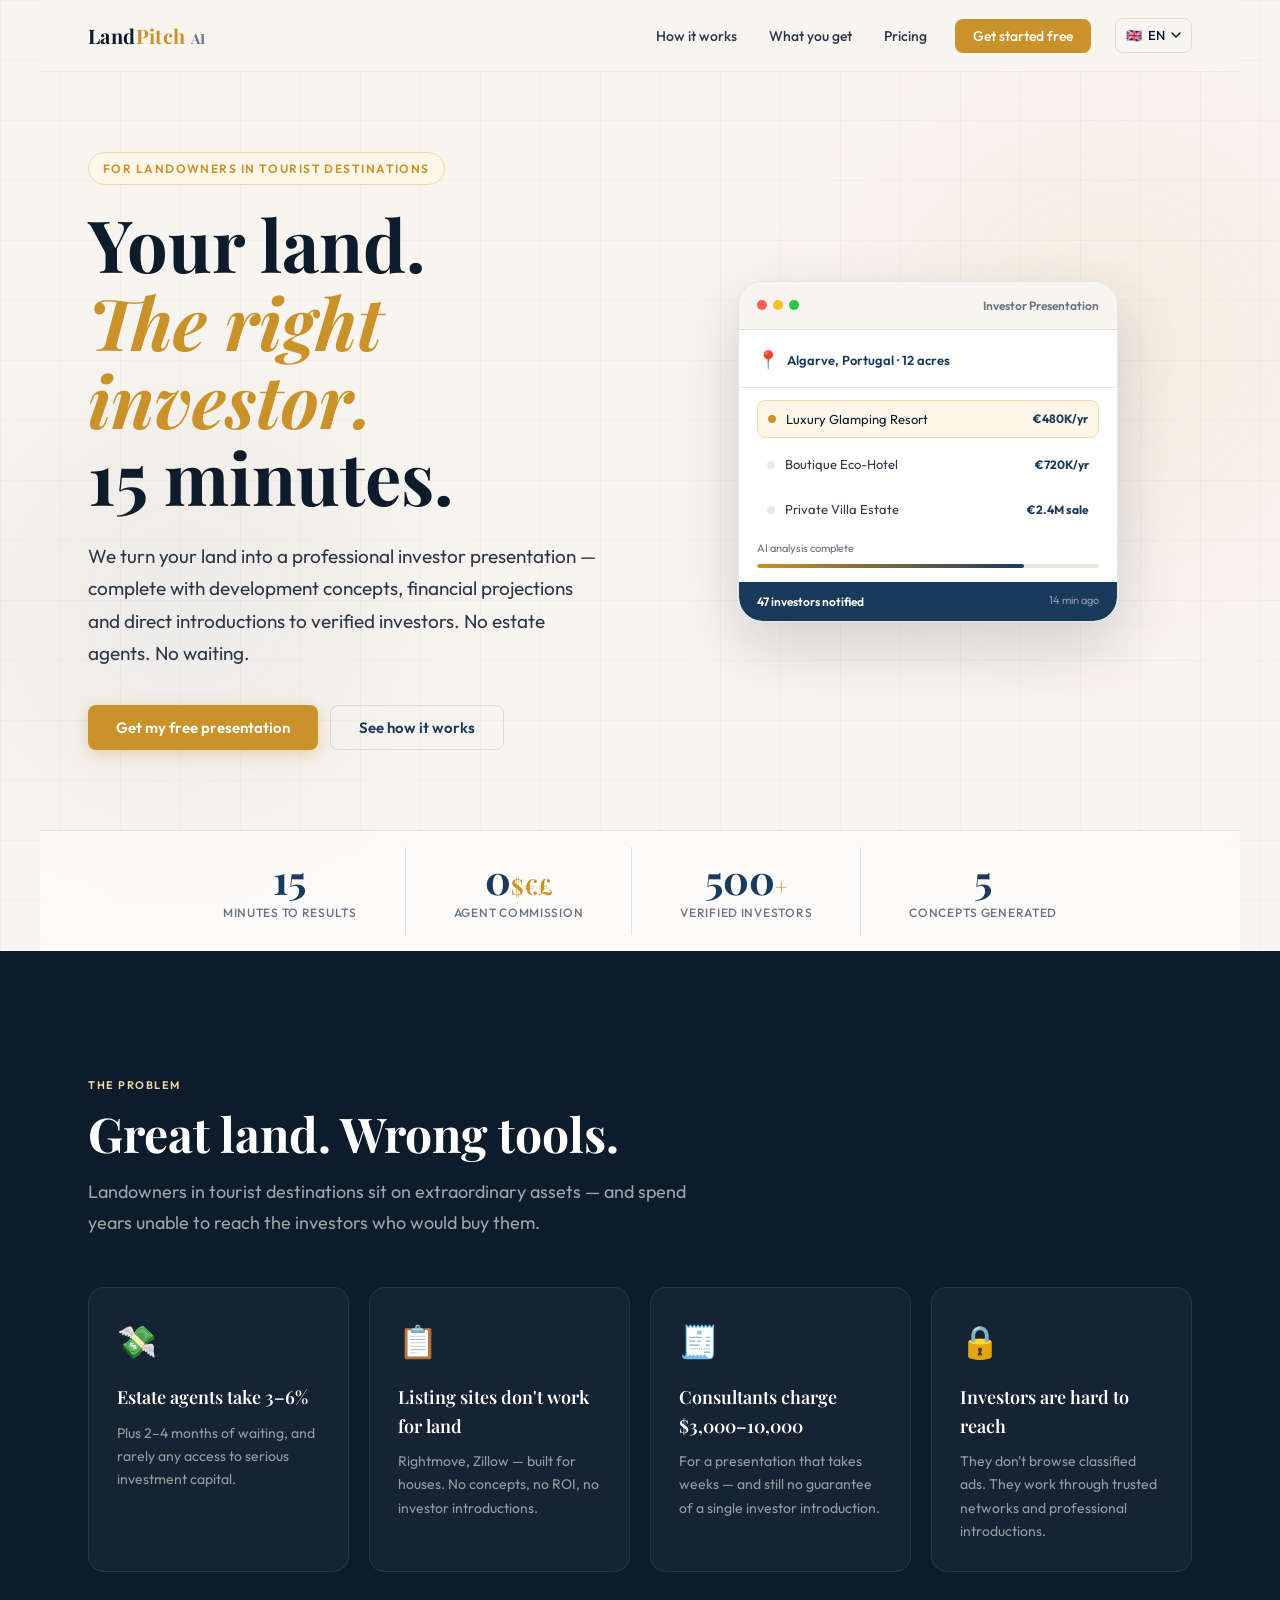
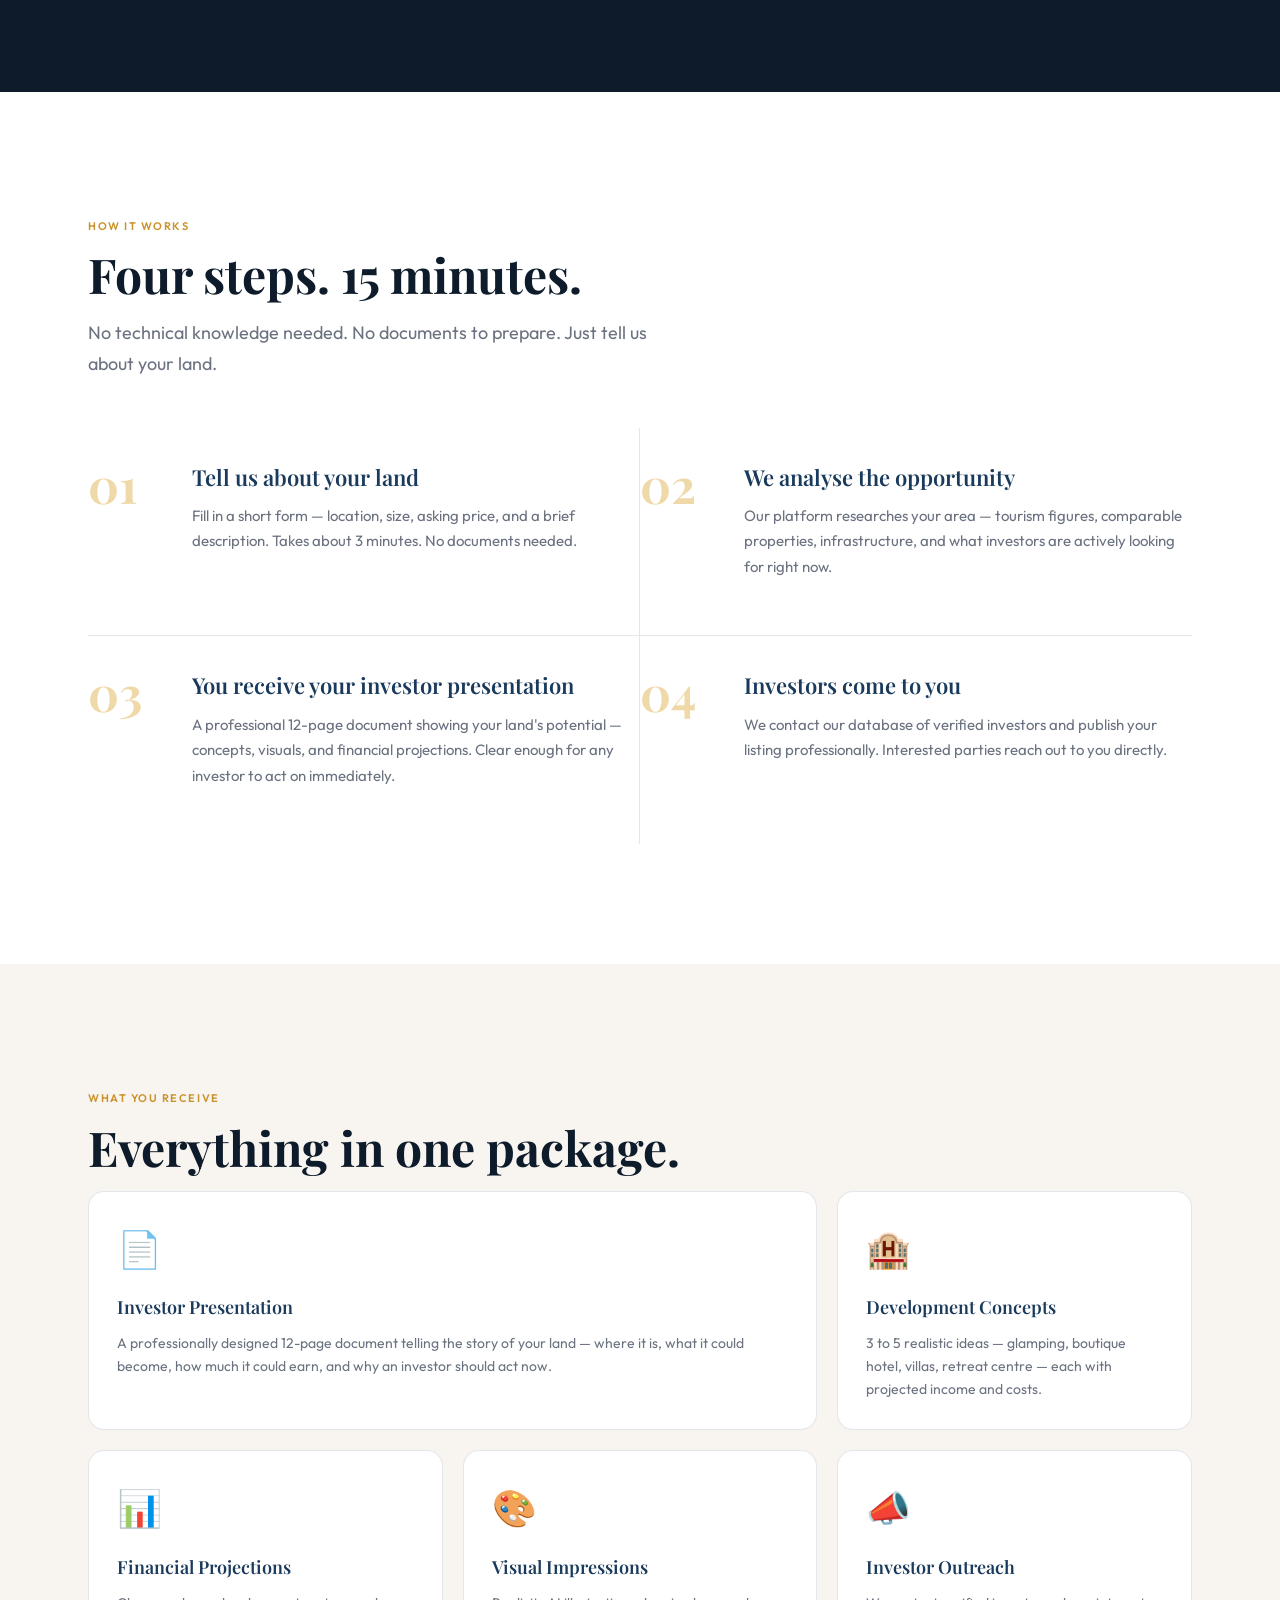
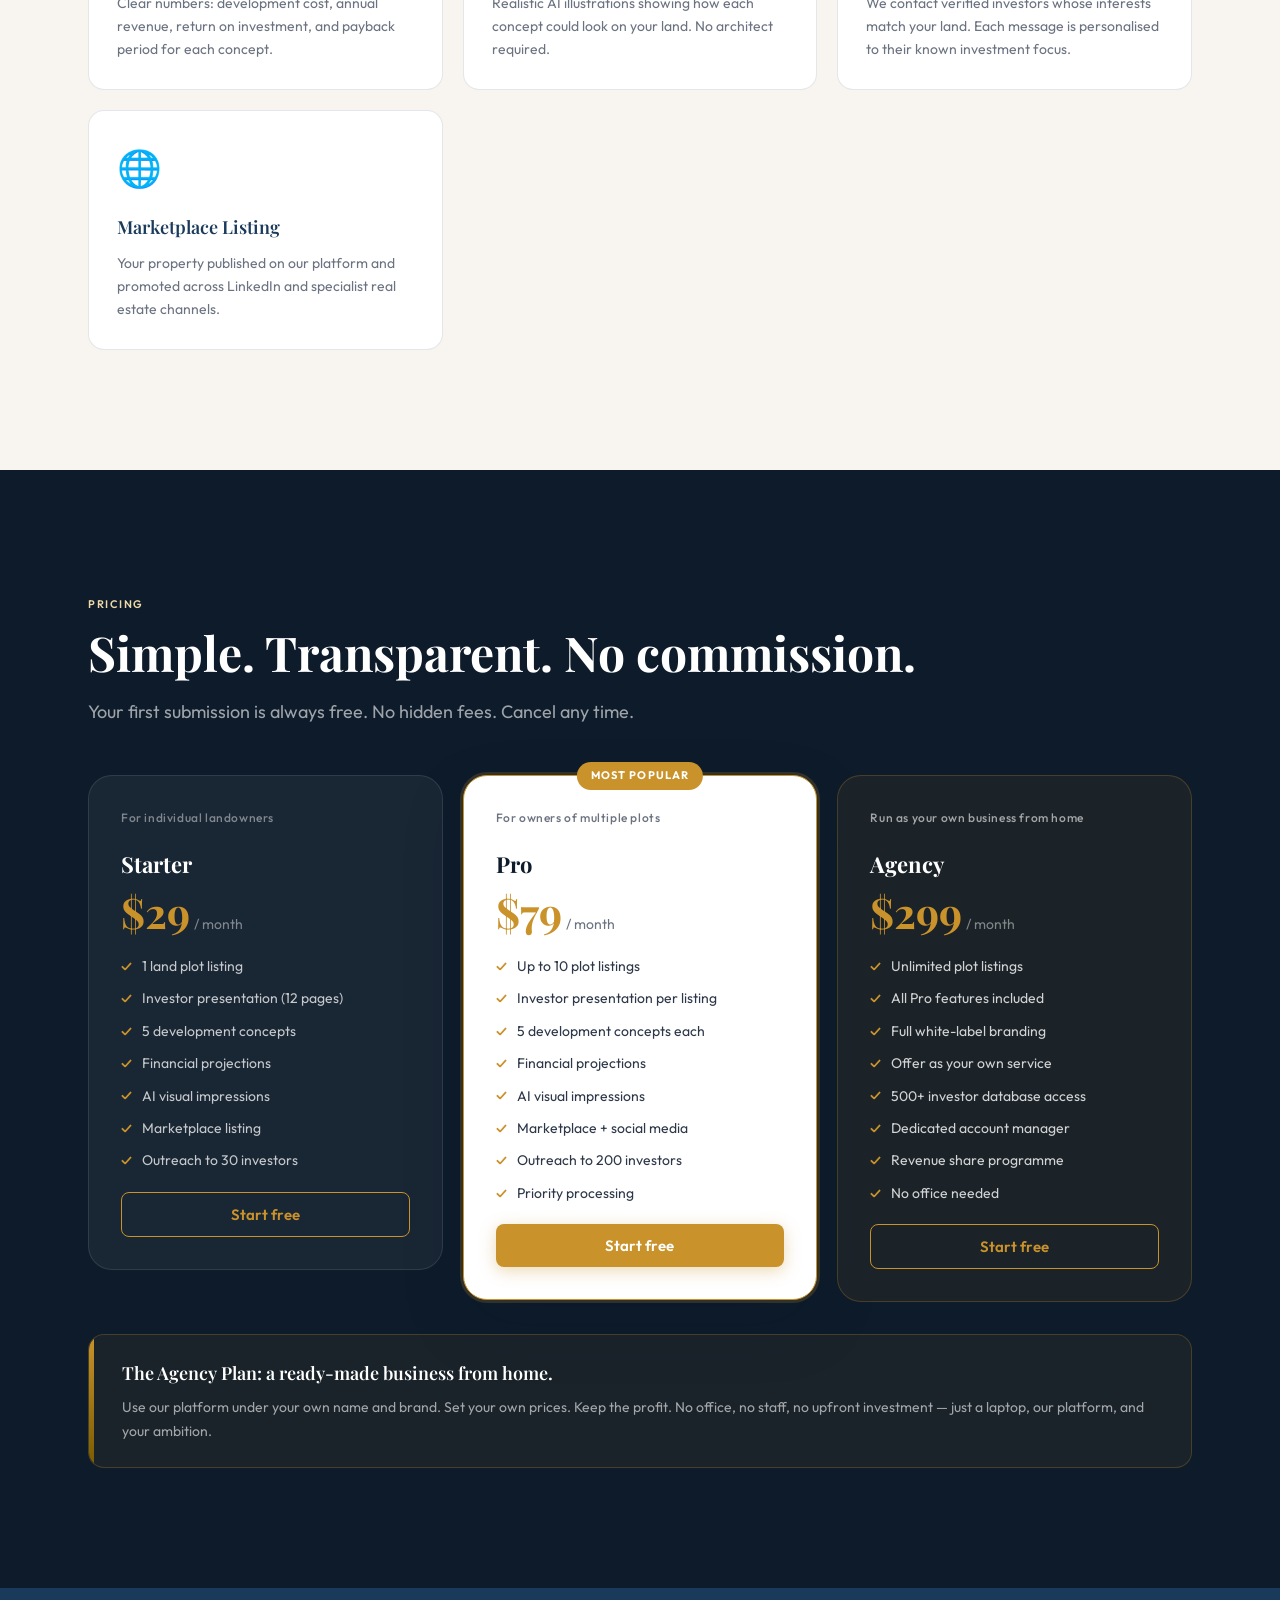
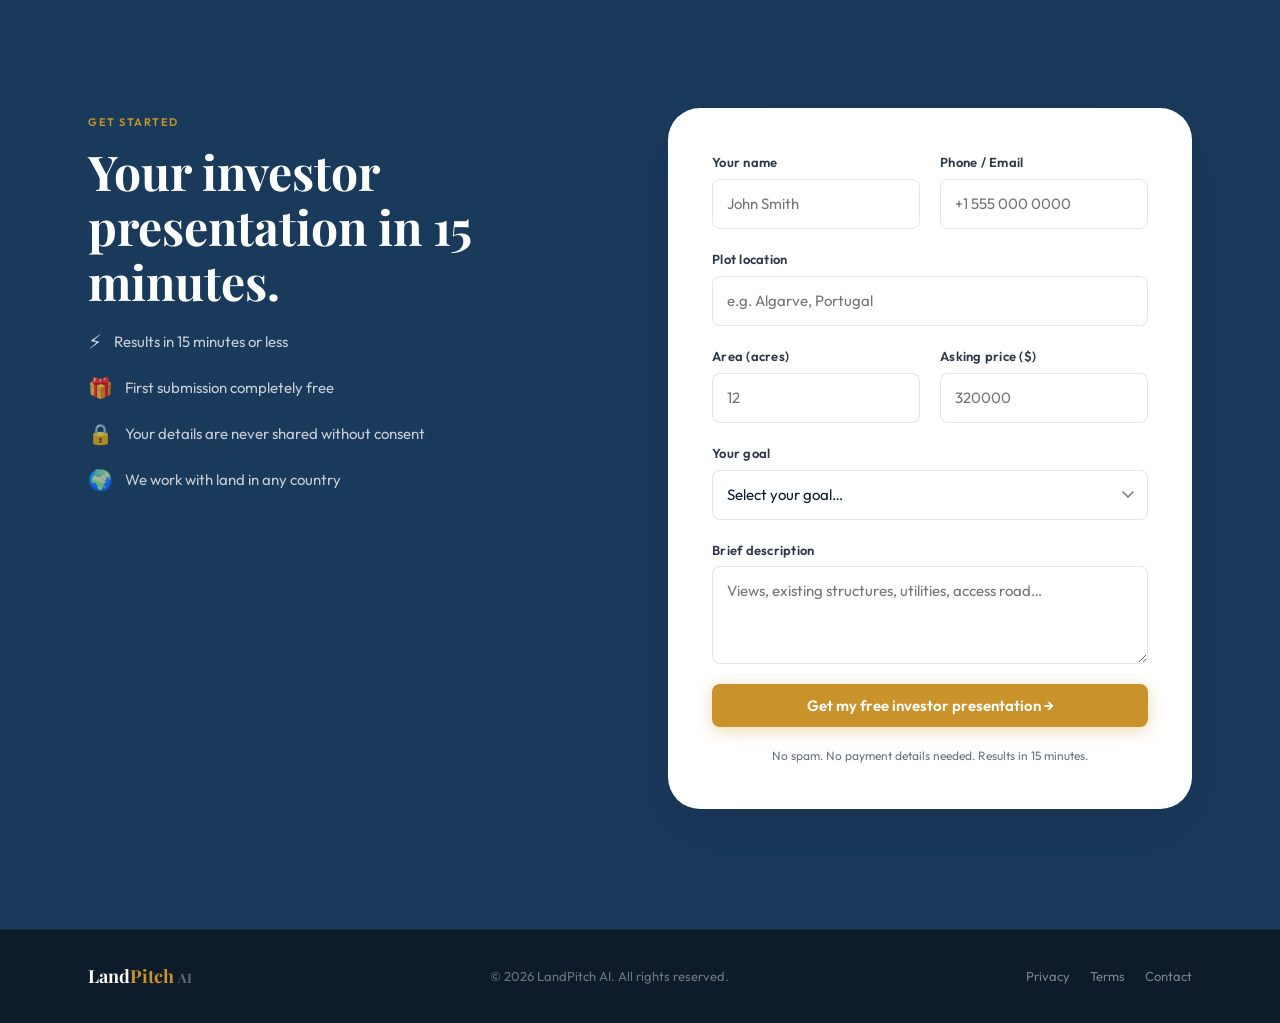
==== commit f44fc41b: "Add files via upload" ====
--- a/index.html
+++ b/index.html
@@ -1,27 +1,502 @@
 <!DOCTYPE html>
-<html lang="en">
+<html lang="en" dir="ltr" data-theme="light">
 <head>
-    <meta charset="UTF-8">
-    <meta name="viewport" content="width=device-width, initial-scale=1.0">
-    <title>Improved Landpitch</title>
-    <link rel="stylesheet" href="styles.css">
+  <meta charset="UTF-8" />
+  <meta name="viewport" content="width=device-width, initial-scale=1.0, viewport-fit=cover" />
+  <meta name="description" content="LandPitch AI — Turn your tourist-area land into a professional investor presentation in 15 minutes. No agents, no fees, no waiting." />
+  <meta name="robots" content="index, follow" />
+  <meta property="og:title" content="LandPitch AI" />
+  <meta property="og:description" content="Your land. The right investor. 15 minutes." />
+  <meta property="og:type" content="website" />
+  <meta name="theme-color" content="#0D1B2A" />
+
+  <title data-i18n="meta.title">LandPitch AI — Your Land. The Right Investor. 15 Minutes.</title>
+
+  <!-- Fonts -->
+  <link rel="preconnect" href="https://fonts.googleapis.com" />
+  <link rel="preconnect" href="https://fonts.gstatic.com" crossorigin />
+  <link href="https://fonts.googleapis.com/css2?family=Playfair+Display:ital,wght@0,500;0,700;1,500&family=Outfit:wght@300;400;500;600&display=swap" rel="stylesheet" />
+
+  <link rel="stylesheet" href="style.css" />
 </head>
+
 <body>
-    <header>
-        <h1>Welcome to Landpitch</h1>
-    </header>
-    <main>
-        <section>
-            <h2>About Us</h2>
-            <p>We provide innovative solutions for land management.</p>
-        </section>
-        <section>
-            <h2>Contact</h2>
-            <p>Email us at <a href="mailto:info@landpitch.com">info@landpitch.com</a>.</p>
-        </section>
-    </main>
-    <footer>
-        <p>&copy; 2026 Landpitch, Inc.</p>
-    </footer>
+
+  <!-- ══ NAVIGATION ══════════════════════════════════ -->
+  <header class="site-header" role="banner">
+    <nav class="nav container" aria-label="Main navigation">
+      <a href="#" class="nav__logo" aria-label="LandPitch AI home">
+        Land<span>Pitch</span> <em>AI</em>
+      </a>
+
+      <button class="nav__burger" id="navBurger" aria-expanded="false" aria-controls="navMenu" aria-label="Open menu">
+        <span></span><span></span><span></span>
+      </button>
+
+      <ul class="nav__menu" id="navMenu" role="list">
+        <li><a href="#how" class="nav__link" data-i18n="nav.how">How it works</a></li>
+        <li><a href="#what" class="nav__link" data-i18n="nav.what">What you get</a></li>
+        <li><a href="#pricing" class="nav__link" data-i18n="nav.pricing">Pricing</a></li>
+        <li><a href="#form" class="nav__link nav__link--cta" data-i18n="nav.cta">Get started free</a></li>
+      </ul>
+
+      <!-- Language switcher -->
+      <div class="lang-switcher" role="navigation" aria-label="Language">
+        <button class="lang-switcher__btn" id="langBtn" aria-haspopup="listbox" aria-expanded="false">
+          <span class="lang-switcher__flag" id="langFlag">🇬🇧</span>
+          <span class="lang-switcher__code" id="langCode">EN</span>
+          <svg width="10" height="6" viewBox="0 0 10 6" aria-hidden="true"><path d="M1 1l4 4 4-4" stroke="currentColor" stroke-width="1.5" fill="none" stroke-linecap="round"/></svg>
+        </button>
+        <ul class="lang-switcher__dropdown" id="langDropdown" role="listbox" aria-label="Select language">
+          <li role="option" aria-selected="true"  data-lang="en" data-flag="🇬🇧">🇬🇧 English</li>
+          <li role="option" aria-selected="false" data-lang="es" data-flag="🇪🇸">🇪🇸 Español</li>
+          <li role="option" aria-selected="false" data-lang="fr" data-flag="🇫🇷">🇫🇷 Français</li>
+          <li role="option" aria-selected="false" data-lang="de" data-flag="🇩🇪">🇩🇪 Deutsch</li>
+          <li role="option" aria-selected="false" data-lang="pt" data-flag="🇵🇹">🇵🇹 Português</li>
+          <li role="option" aria-selected="false" data-lang="ru" data-flag="🇷🇺">🇷🇺 Русский</li>
+        </ul>
+      </div>
+    </nav>
+  </header>
+
+  <main id="main-content">
+
+    <!-- ══ HERO ════════════════════════════════════════ -->
+    <section class="hero" aria-labelledby="hero-heading">
+      <div class="hero__bg" aria-hidden="true">
+        <div class="hero__orb hero__orb--1"></div>
+        <div class="hero__orb hero__orb--2"></div>
+        <div class="hero__grid"></div>
+      </div>
+
+      <div class="container hero__inner">
+        <div class="hero__content" data-animate="fade-up">
+          <span class="hero__eyebrow" data-i18n="hero.eyebrow">For landowners in tourist destinations</span>
+          <h1 class="hero__heading" id="hero-heading">
+            <span data-i18n="hero.line1">Your land.</span><br>
+            <em data-i18n="hero.line2">The right investor.</em><br>
+            <span data-i18n="hero.line3">15 minutes.</span>
+          </h1>
+          <p class="hero__sub" data-i18n="hero.sub">
+            We turn your land into a professional investor presentation — complete with development concepts, financial projections and direct introductions to verified investors. No estate agents. No waiting.
+          </p>
+          <div class="hero__actions">
+            <a href="#form" class="btn btn--primary" data-i18n="hero.cta">Get my free presentation</a>
+            <a href="#how" class="btn btn--ghost" data-i18n="hero.secondary">See how it works</a>
+          </div>
+        </div>
+
+        <div class="hero__card" data-animate="fade-left" aria-hidden="true">
+          <div class="card-mock">
+            <div class="card-mock__header">
+              <div class="card-mock__dot"></div>
+              <div class="card-mock__dot"></div>
+              <div class="card-mock__dot"></div>
+              <span class="card-mock__label" data-i18n="hero.card.title">Investor Presentation</span>
+            </div>
+            <div class="card-mock__plot">
+              <div class="card-mock__map-pin">📍</div>
+              <p class="card-mock__location">Algarve, Portugal · 12 acres</p>
+            </div>
+            <div class="card-mock__concepts">
+              <div class="card-mock__concept card-mock__concept--active">
+                <span class="concept-dot"></span>
+                <span data-i18n="hero.card.concept1">Luxury Glamping Resort</span>
+                <strong>€480K/yr</strong>
+              </div>
+              <div class="card-mock__concept">
+                <span class="concept-dot"></span>
+                <span data-i18n="hero.card.concept2">Boutique Eco-Hotel</span>
+                <strong>€720K/yr</strong>
+              </div>
+              <div class="card-mock__concept">
+                <span class="concept-dot"></span>
+                <span data-i18n="hero.card.concept3">Private Villa Estate</span>
+                <strong>€2.4M sale</strong>
+              </div>
+            </div>
+            <div class="card-mock__bar">
+              <div class="card-mock__bar-label" data-i18n="hero.card.progress">AI analysis complete</div>
+              <div class="card-mock__bar-track"><div class="card-mock__bar-fill"></div></div>
+            </div>
+            <div class="card-mock__footer">
+              <span class="card-mock__investors" data-i18n="hero.card.investors">47 investors notified</span>
+              <span class="card-mock__time" data-i18n="hero.card.time">14 min ago</span>
+            </div>
+          </div>
+        </div>
+      </div>
+
+      <!-- Stats bar -->
+      <div class="hero__stats container" data-animate="fade-up" data-delay="200">
+        <div class="stat">
+          <strong class="stat__num">15</strong>
+          <span class="stat__label" data-i18n="stats.minutes">minutes to results</span>
+        </div>
+        <div class="stat__divider" aria-hidden="true"></div>
+        <div class="stat">
+          <strong class="stat__num">0<small>$€£</small></strong>
+          <span class="stat__label" data-i18n="stats.commission">agent commission</span>
+        </div>
+        <div class="stat__divider" aria-hidden="true"></div>
+        <div class="stat">
+          <strong class="stat__num">500<small>+</small></strong>
+          <span class="stat__label" data-i18n="stats.investors">verified investors</span>
+        </div>
+        <div class="stat__divider" aria-hidden="true"></div>
+        <div class="stat">
+          <strong class="stat__num">5</strong>
+          <span class="stat__label" data-i18n="stats.concepts">concepts generated</span>
+        </div>
+      </div>
+    </section>
+
+    <!-- ══ PROBLEM ══════════════════════════════════════ -->
+    <section class="problem" aria-labelledby="problem-heading">
+      <div class="container">
+        <div class="section-label" data-i18n="problem.label">The problem</div>
+        <h2 class="section-heading" id="problem-heading" data-i18n="problem.heading">
+          Great land. Wrong tools.
+        </h2>
+        <p class="section-sub" data-i18n="problem.sub">
+          Landowners in tourist destinations sit on extraordinary assets — and spend years unable to reach the investors who would buy them.
+        </p>
+
+        <div class="problem__grid">
+          <article class="problem__card" data-animate="fade-up" data-delay="0">
+            <div class="problem__icon" aria-hidden="true">💸</div>
+            <h3 data-i18n="problem.p1.title">Estate agents take 3–6%</h3>
+            <p data-i18n="problem.p1.body">Plus 2–4 months of waiting, and rarely any access to serious investment capital.</p>
+          </article>
+          <article class="problem__card" data-animate="fade-up" data-delay="100">
+            <div class="problem__icon" aria-hidden="true">📋</div>
+            <h3 data-i18n="problem.p2.title">Listing sites don't work for land</h3>
+            <p data-i18n="problem.p2.body">Rightmove, Zillow — built for houses. No concepts, no ROI, no investor introductions.</p>
+          </article>
+          <article class="problem__card" data-animate="fade-up" data-delay="200">
+            <div class="problem__icon" aria-hidden="true">🧾</div>
+            <h3 data-i18n="problem.p3.title">Consultants charge $3,000–10,000</h3>
+            <p data-i18n="problem.p3.body">For a presentation that takes weeks — and still no guarantee of a single investor introduction.</p>
+          </article>
+          <article class="problem__card" data-animate="fade-up" data-delay="300">
+            <div class="problem__icon" aria-hidden="true">🔒</div>
+            <h3 data-i18n="problem.p4.title">Investors are hard to reach</h3>
+            <p data-i18n="problem.p4.body">They don't browse classified ads. They work through trusted networks and professional introductions.</p>
+          </article>
+        </div>
+      </div>
+    </section>
+
+    <!-- ══ HOW IT WORKS ═════════════════════════════════ -->
+    <section class="how" id="how" aria-labelledby="how-heading">
+      <div class="container">
+        <div class="section-label" data-i18n="how.label">How it works</div>
+        <h2 class="section-heading" id="how-heading" data-i18n="how.heading">Four steps. 15 minutes.</h2>
+        <p class="section-sub" data-i18n="how.sub">No technical knowledge needed. No documents to prepare. Just tell us about your land.</p>
+
+        <ol class="steps" role="list">
+          <li class="step" data-animate="fade-up" data-delay="0">
+            <div class="step__num" aria-hidden="true">01</div>
+            <div class="step__content">
+              <h3 data-i18n="how.s1.title">Tell us about your land</h3>
+              <p data-i18n="how.s1.body">Fill in a short form — location, size, asking price, and a brief description. Takes about 3 minutes. No documents needed.</p>
+            </div>
+            <div class="step__arrow" aria-hidden="true"></div>
+          </li>
+          <li class="step" data-animate="fade-up" data-delay="100">
+            <div class="step__num" aria-hidden="true">02</div>
+            <div class="step__content">
+              <h3 data-i18n="how.s2.title">We analyse the opportunity</h3>
+              <p data-i18n="how.s2.body">Our platform researches your area — tourism figures, comparable properties, infrastructure, and what investors are actively looking for right now.</p>
+            </div>
+            <div class="step__arrow" aria-hidden="true"></div>
+          </li>
+          <li class="step" data-animate="fade-up" data-delay="200">
+            <div class="step__num" aria-hidden="true">03</div>
+            <div class="step__content">
+              <h3 data-i18n="how.s3.title">You receive your investor presentation</h3>
+              <p data-i18n="how.s3.body">A professional 12-page document showing your land's potential — concepts, visuals, and financial projections. Clear enough for any investor to act on immediately.</p>
+            </div>
+            <div class="step__arrow" aria-hidden="true"></div>
+          </li>
+          <li class="step" data-animate="fade-up" data-delay="300">
+            <div class="step__num" aria-hidden="true">04</div>
+            <div class="step__content">
+              <h3 data-i18n="how.s4.title">Investors come to you</h3>
+              <p data-i18n="how.s4.body">We contact our database of verified investors and publish your listing professionally. Interested parties reach out to you directly.</p>
+            </div>
+          </li>
+        </ol>
+      </div>
+    </section>
+
+    <!-- ══ WHAT YOU GET ══════════════════════════════════ -->
+    <section class="what" id="what" aria-labelledby="what-heading">
+      <div class="container">
+        <div class="section-label" data-i18n="what.label">What you receive</div>
+        <h2 class="section-heading" id="what-heading" data-i18n="what.heading">Everything in one package.</h2>
+
+        <div class="what__grid">
+          <article class="what__card what__card--large" data-animate="fade-up">
+            <div class="what__icon" aria-hidden="true">📄</div>
+            <h3 data-i18n="what.w1.title">Investor Presentation</h3>
+            <p data-i18n="what.w1.body">A professionally designed 12-page document telling the story of your land — where it is, what it could become, how much it could earn, and why an investor should act now.</p>
+          </article>
+          <article class="what__card" data-animate="fade-up" data-delay="100">
+            <div class="what__icon" aria-hidden="true">🏨</div>
+            <h3 data-i18n="what.w2.title">Development Concepts</h3>
+            <p data-i18n="what.w2.body">3 to 5 realistic ideas — glamping, boutique hotel, villas, retreat centre — each with projected income and costs.</p>
+          </article>
+          <article class="what__card" data-animate="fade-up" data-delay="150">
+            <div class="what__icon" aria-hidden="true">📊</div>
+            <h3 data-i18n="what.w3.title">Financial Projections</h3>
+            <p data-i18n="what.w3.body">Clear numbers: development cost, annual revenue, return on investment, and payback period for each concept.</p>
+          </article>
+          <article class="what__card" data-animate="fade-up" data-delay="200">
+            <div class="what__icon" aria-hidden="true">🎨</div>
+            <h3 data-i18n="what.w4.title">Visual Impressions</h3>
+            <p data-i18n="what.w4.body">Realistic AI illustrations showing how each concept could look on your land. No architect required.</p>
+          </article>
+          <article class="what__card" data-animate="fade-up" data-delay="250">
+            <div class="what__icon" aria-hidden="true">📣</div>
+            <h3 data-i18n="what.w5.title">Investor Outreach</h3>
+            <p data-i18n="what.w5.body">We contact verified investors whose interests match your land. Each message is personalised to their known investment focus.</p>
+          </article>
+          <article class="what__card" data-animate="fade-up" data-delay="300">
+            <div class="what__icon" aria-hidden="true">🌐</div>
+            <h3 data-i18n="what.w6.title">Marketplace Listing</h3>
+            <p data-i18n="what.w6.body">Your property published on our platform and promoted across LinkedIn and specialist real estate channels.</p>
+          </article>
+        </div>
+      </div>
+    </section>
+
+    <!-- ══ PRICING ═══════════════════════════════════════ -->
+    <section class="pricing" id="pricing" aria-labelledby="pricing-heading">
+      <div class="container">
+        <div class="section-label" data-i18n="pricing.label">Pricing</div>
+        <h2 class="section-heading" id="pricing-heading" data-i18n="pricing.heading">Simple. Transparent. No commission.</h2>
+        <p class="section-sub" data-i18n="pricing.sub">Your first submission is always free. No hidden fees. Cancel any time.</p>
+
+        <div class="pricing__grid">
+
+          <!-- Starter -->
+          <article class="plan" data-animate="fade-up" data-delay="0" aria-labelledby="plan-starter">
+            <div class="plan__context" data-i18n="pricing.starter.context">For individual landowners</div>
+            <div class="plan__header">
+              <h3 class="plan__name" id="plan-starter" data-i18n="pricing.starter.name">Starter</h3>
+              <div class="plan__price">
+                <span class="plan__amount">$29</span>
+                <span class="plan__period" data-i18n="pricing.per_month">/ month</span>
+              </div>
+            </div>
+            <ul class="plan__features" role="list">
+              <li data-i18n="pricing.starter.f1">1 land plot listing</li>
+              <li data-i18n="pricing.starter.f2">Investor presentation (12 pages)</li>
+              <li data-i18n="pricing.starter.f3">5 development concepts</li>
+              <li data-i18n="pricing.starter.f4">Financial projections</li>
+              <li data-i18n="pricing.starter.f5">AI visual impressions</li>
+              <li data-i18n="pricing.starter.f6">Marketplace listing</li>
+              <li data-i18n="pricing.starter.f7">Outreach to 30 investors</li>
+            </ul>
+            <a href="#form" class="btn btn--outline" data-i18n="pricing.cta">Start free</a>
+          </article>
+
+          <!-- Pro -->
+          <article class="plan plan--featured" data-animate="fade-up" data-delay="100" aria-labelledby="plan-pro">
+            <div class="plan__badge" data-i18n="pricing.pro.badge">Most popular</div>
+            <div class="plan__context" data-i18n="pricing.pro.context">For owners of multiple plots</div>
+            <div class="plan__header">
+              <h3 class="plan__name" id="plan-pro" data-i18n="pricing.pro.name">Pro</h3>
+              <div class="plan__price">
+                <span class="plan__amount">$79</span>
+                <span class="plan__period" data-i18n="pricing.per_month">/ month</span>
+              </div>
+            </div>
+            <ul class="plan__features" role="list">
+              <li data-i18n="pricing.pro.f1">Up to 10 plot listings</li>
+              <li data-i18n="pricing.pro.f2">Investor presentation per listing</li>
+              <li data-i18n="pricing.pro.f3">5 development concepts each</li>
+              <li data-i18n="pricing.pro.f4">Financial projections</li>
+              <li data-i18n="pricing.pro.f5">AI visual impressions</li>
+              <li data-i18n="pricing.pro.f6">Marketplace + social media</li>
+              <li data-i18n="pricing.pro.f7">Outreach to 200 investors</li>
+              <li data-i18n="pricing.pro.f8">Priority processing</li>
+            </ul>
+            <a href="#form" class="btn btn--primary" data-i18n="pricing.cta">Start free</a>
+          </article>
+
+          <!-- Agency -->
+          <article class="plan plan--agency" data-animate="fade-up" data-delay="200" aria-labelledby="plan-agency">
+            <div class="plan__context" data-i18n="pricing.agency.context">Run as your own business from home</div>
+            <div class="plan__header">
+              <h3 class="plan__name" id="plan-agency" data-i18n="pricing.agency.name">Agency</h3>
+              <div class="plan__price">
+                <span class="plan__amount">$299</span>
+                <span class="plan__period" data-i18n="pricing.per_month">/ month</span>
+              </div>
+            </div>
+            <ul class="plan__features" role="list">
+              <li data-i18n="pricing.agency.f1">Unlimited plot listings</li>
+              <li data-i18n="pricing.agency.f2">All Pro features included</li>
+              <li data-i18n="pricing.agency.f3">Full white-label branding</li>
+              <li data-i18n="pricing.agency.f4">Offer as your own service</li>
+              <li data-i18n="pricing.agency.f5">500+ investor database access</li>
+              <li data-i18n="pricing.agency.f6">Dedicated account manager</li>
+              <li data-i18n="pricing.agency.f7">Revenue share programme</li>
+              <li data-i18n="pricing.agency.f8">No office needed</li>
+            </ul>
+            <a href="#form" class="btn btn--outline" data-i18n="pricing.cta">Start free</a>
+          </article>
+
+        </div>
+
+        <!-- Agency callout -->
+        <aside class="agency-callout" data-animate="fade-up" aria-label="Agency plan detail">
+          <div class="agency-callout__accent" aria-hidden="true"></div>
+          <div class="agency-callout__body">
+            <h3 data-i18n="pricing.agency.callout.title">The Agency Plan: a ready-made business from home.</h3>
+            <p data-i18n="pricing.agency.callout.body">Use our platform under your own name and brand. Set your own prices. Keep the profit. No office, no staff, no upfront investment — just a laptop, our platform, and your ambition.</p>
+          </div>
+        </aside>
+      </div>
+    </section>
+
+    <!-- ══ FORM ═══════════════════════════════════════════ -->
+    <section class="form-section" id="form" aria-labelledby="form-heading">
+      <div class="container form-section__inner">
+
+        <div class="form-section__left" data-animate="fade-up">
+          <div class="section-label" data-i18n="form.label">Get started</div>
+          <h2 class="section-heading section-heading--light" id="form-heading" data-i18n="form.heading">
+            Your investor presentation in 15 minutes.
+          </h2>
+          <ul class="form-section__promises" role="list">
+            <li>
+              <span class="promise-icon" aria-hidden="true">⚡</span>
+              <span data-i18n="form.promise1">Results in 15 minutes or less</span>
+            </li>
+            <li>
+              <span class="promise-icon" aria-hidden="true">🎁</span>
+              <span data-i18n="form.promise2">First submission completely free</span>
+            </li>
+            <li>
+              <span class="promise-icon" aria-hidden="true">🔒</span>
+              <span data-i18n="form.promise3">Your details are never shared without consent</span>
+            </li>
+            <li>
+              <span class="promise-icon" aria-hidden="true">🌍</span>
+              <span data-i18n="form.promise4">We work with land in any country</span>
+            </li>
+          </ul>
+        </div>
+
+        <div class="form-section__right" data-animate="fade-up" data-delay="150">
+          <form id="landForm" class="land-form" novalidate aria-label="Land submission form">
+
+            <div class="form__row form__row--2">
+              <div class="form__field">
+                <label class="form__label" for="ownerName" data-i18n="form.name.label">Your name</label>
+                <input class="form__input" type="text" id="ownerName" name="owner_name"
+                  autocomplete="name" required
+                  data-i18n-placeholder="form.name.placeholder" placeholder="John Smith" />
+                <span class="form__error" role="alert" data-i18n="form.required">This field is required</span>
+              </div>
+              <div class="form__field">
+                <label class="form__label" for="ownerContact" data-i18n="form.contact.label">Phone / Email</label>
+                <input class="form__input" type="text" id="ownerContact" name="owner_contact"
+                  autocomplete="email" required
+                  data-i18n-placeholder="form.contact.placeholder" placeholder="+1 555 000 0000" />
+                <span class="form__error" role="alert" data-i18n="form.required">This field is required</span>
+              </div>
+            </div>
+
+            <div class="form__field">
+              <label class="form__label" for="location" data-i18n="form.location.label">Plot location</label>
+              <input class="form__input" type="text" id="location" name="location"
+                autocomplete="country-name" required
+                data-i18n-placeholder="form.location.placeholder" placeholder="e.g. Algarve, Portugal" />
+              <span class="form__error" role="alert" data-i18n="form.required">This field is required</span>
+            </div>
+
+            <div class="form__row form__row--2">
+              <div class="form__field">
+                <label class="form__label" for="area" data-i18n="form.area.label">Area (acres)</label>
+                <input class="form__input" type="number" id="area" name="area"
+                  min="0.1" step="0.1" required
+                  data-i18n-placeholder="form.area.placeholder" placeholder="12" />
+                <span class="form__error" role="alert" data-i18n="form.required">This field is required</span>
+              </div>
+              <div class="form__field">
+                <label class="form__label" for="price" data-i18n="form.price.label">Asking price ($)</label>
+                <input class="form__input" type="number" id="price" name="price"
+                  min="0" required
+                  data-i18n-placeholder="form.price.placeholder" placeholder="320000" />
+                <span class="form__error" role="alert" data-i18n="form.required">This field is required</span>
+              </div>
+            </div>
+
+            <div class="form__field">
+              <label class="form__label" for="goal" data-i18n="form.goal.label">Your goal</label>
+              <div class="form__select-wrap">
+                <select class="form__select" id="goal" name="goal" required>
+                  <option value="" data-i18n="form.goal.placeholder">Select your goal…</option>
+                  <option value="sell" data-i18n="form.goal.opt1">Sell the plot at maximum price</option>
+                  <option value="coinvest" data-i18n="form.goal.opt2">Find a co-investment partner</option>
+                  <option value="explore" data-i18n="form.goal.opt3">Explore what's possible</option>
+                </select>
+                <svg class="form__select-arrow" width="12" height="8" viewBox="0 0 12 8" aria-hidden="true">
+                  <path d="M1 1l5 5 5-5" stroke="currentColor" stroke-width="1.5" fill="none" stroke-linecap="round"/>
+                </svg>
+              </div>
+              <span class="form__error" role="alert" data-i18n="form.required">This field is required</span>
+            </div>
+
+            <div class="form__field">
+              <label class="form__label" for="description" data-i18n="form.desc.label">Brief description <span class="form__optional" data-i18n="form.optional">(optional)</span></label>
+              <textarea class="form__input form__textarea" id="description" name="description"
+                rows="3"
+                data-i18n-placeholder="form.desc.placeholder" placeholder="Views, existing structures, utilities, access road…"></textarea>
+            </div>
+
+            <button type="submit" class="btn btn--primary btn--full" id="submitBtn">
+              <span data-i18n="form.submit">Get my free investor presentation →</span>
+              <span class="btn__spinner" aria-hidden="true"></span>
+            </button>
+
+            <p class="form__disclaimer" data-i18n="form.disclaimer">
+              No spam. No payment details needed. Results in 15 minutes.
+            </p>
+          </form>
+
+          <!-- Success state -->
+          <div class="form-success" id="formSuccess" role="alert" aria-live="polite" hidden>
+            <div class="form-success__icon" aria-hidden="true">✅</div>
+            <h3 data-i18n="form.success.title">Submission received!</h3>
+            <p data-i18n="form.success.body">We're already working on your investor presentation. You'll receive it within 15 minutes.</p>
+          </div>
+        </div>
+
+      </div>
+    </section>
+
+  </main>
+
+  <!-- ══ FOOTER ══════════════════════════════════════════ -->
+  <footer class="site-footer" role="contentinfo">
+    <div class="container site-footer__inner">
+      <a href="#" class="footer__logo" aria-label="LandPitch AI">
+        Land<span>Pitch</span> <em>AI</em>
+      </a>
+      <p class="footer__copy" data-i18n="footer.copy">© 2026 LandPitch AI. All rights reserved.</p>
+      <nav class="footer__links" aria-label="Footer links">
+        <a href="#" data-i18n="footer.privacy">Privacy</a>
+        <a href="#" data-i18n="footer.terms">Terms</a>
+        <a href="#form" data-i18n="footer.contact">Contact</a>
+      </nav>
+    </div>
+  </footer>
+
+  <script src="app.js"></script>
 </body>
-</html>+</html>
--- a/style.css
+++ b/style.css
@@ -0,0 +1,1014 @@
+/* ═══════════════════════════════════════════════════
+   LandPitch AI — style.css
+   Mobile-first · i18n-ready · Modern UX
+   ═══════════════════════════════════════════════════ */
+
+/* ── TOKENS ──────────────────────────────────────── */
+:root {
+  --ink:        #0D1B2A;
+  --ink-soft:   #2D3748;
+  --paper:      #F8F4EF;
+  --paper-2:    #EEE8DF;
+  --gold:       #C9922A;
+  --gold-l:     #F0D9A8;
+  --gold-ll:    #FDF6E9;
+  --navy:       #1A3A5C;
+  --navy-l:     #D6E8F7;
+  --white:      #FFFFFF;
+  --muted:      #6B7280;
+  --border:     rgba(26,58,92,0.12);
+  --shadow-s:   0 2px 8px rgba(13,27,42,0.08);
+  --shadow-m:   0 8px 32px rgba(13,27,42,0.12);
+  --shadow-l:   0 24px 64px rgba(13,27,42,0.16);
+  --radius-s:   8px;
+  --radius-m:   16px;
+  --radius-l:   24px;
+  --radius-xl:  32px;
+
+  --font-display: 'Playfair Display', Georgia, serif;
+  --font-body:    'Outfit', system-ui, sans-serif;
+
+  --nav-h: 72px;
+  --max-w: 1200px;
+  --gap:   clamp(16px, 4vw, 32px);
+}
+
+/* ── RESET ───────────────────────────────────────── */
+*, *::before, *::after { box-sizing: border-box; margin: 0; padding: 0; }
+html { scroll-behavior: smooth; -webkit-text-size-adjust: 100%; }
+body {
+  font-family: var(--font-body);
+  background: var(--paper);
+  color: var(--ink);
+  line-height: 1.6;
+  overflow-x: hidden;
+  -webkit-font-smoothing: antialiased;
+}
+img, svg { display: block; max-width: 100%; }
+a { color: inherit; text-decoration: none; }
+button { cursor: pointer; font: inherit; border: none; background: none; }
+ul, ol { list-style: none; }
+input, select, textarea { font: inherit; }
+
+/* ── ACCESSIBILITY ───────────────────────────────── */
+:focus-visible {
+  outline: 2px solid var(--gold);
+  outline-offset: 3px;
+  border-radius: 4px;
+}
+.sr-only {
+  position: absolute; width: 1px; height: 1px;
+  padding: 0; margin: -1px; overflow: hidden;
+  clip: rect(0,0,0,0); white-space: nowrap; border: 0;
+}
+
+/* ── LAYOUT ──────────────────────────────────────── */
+.container {
+  width: 100%;
+  max-width: var(--max-w);
+  margin-inline: auto;
+  padding-inline: clamp(16px, 5vw, 48px);
+}
+
+/* ── TYPOGRAPHY ──────────────────────────────────── */
+.section-label {
+  display: inline-block;
+  font-size: 11px;
+  font-weight: 600;
+  letter-spacing: 0.14em;
+  text-transform: uppercase;
+  color: var(--gold);
+  margin-bottom: 12px;
+}
+.section-heading {
+  font-family: var(--font-display);
+  font-size: clamp(28px, 5vw, 48px);
+  font-weight: 700;
+  line-height: 1.15;
+  color: var(--ink);
+  margin-bottom: 16px;
+}
+.section-heading--light { color: var(--white); }
+.section-sub {
+  font-size: clamp(15px, 2vw, 18px);
+  color: var(--muted);
+  max-width: 600px;
+  margin-bottom: 48px;
+  line-height: 1.7;
+}
+
+/* ── BUTTONS ─────────────────────────────────────── */
+.btn {
+  display: inline-flex;
+  align-items: center;
+  justify-content: center;
+  gap: 8px;
+  padding: 14px 28px;
+  border-radius: var(--radius-s);
+  font-size: 15px;
+  font-weight: 600;
+  line-height: 1;
+  transition: all 0.2s ease;
+  white-space: nowrap;
+  position: relative;
+  overflow: hidden;
+}
+.btn--primary {
+  background: var(--gold);
+  color: var(--white);
+  box-shadow: 0 4px 16px rgba(201,146,42,0.35);
+}
+.btn--primary:hover {
+  background: #b07d20;
+  transform: translateY(-1px);
+  box-shadow: 0 6px 24px rgba(201,146,42,0.45);
+}
+.btn--ghost {
+  background: transparent;
+  color: var(--navy);
+  border: 1.5px solid var(--border);
+}
+.btn--ghost:hover {
+  background: var(--navy-l);
+  border-color: var(--navy);
+}
+.btn--outline {
+  background: transparent;
+  color: var(--gold);
+  border: 1.5px solid var(--gold);
+}
+.btn--outline:hover {
+  background: var(--gold);
+  color: var(--white);
+}
+.btn--full { width: 100%; }
+.btn__spinner {
+  display: none;
+  width: 16px; height: 16px;
+  border: 2px solid rgba(255,255,255,0.3);
+  border-top-color: var(--white);
+  border-radius: 50%;
+  animation: spin 0.6s linear infinite;
+}
+.btn--loading .btn__spinner { display: block; }
+.btn--loading span:first-child { opacity: 0.5; }
+
+/* ── NAVIGATION ──────────────────────────────────── */
+.site-header {
+  position: fixed;
+  top: 0; left: 0; right: 0;
+  z-index: 900;
+  height: var(--nav-h);
+}
+.nav {
+  display: flex;
+  align-items: center;
+  gap: 24px;
+  height: 100%;
+  background: rgba(248,244,239,0.88);
+  backdrop-filter: blur(16px) saturate(180%);
+  -webkit-backdrop-filter: blur(16px) saturate(180%);
+  border-bottom: 1px solid rgba(201,146,42,0.12);
+  transition: background 0.3s;
+}
+.nav--scrolled { background: rgba(248,244,239,0.97); }
+
+.nav__logo {
+  font-family: var(--font-display);
+  font-size: 20px;
+  font-weight: 700;
+  color: var(--ink);
+  letter-spacing: 0.02em;
+  flex-shrink: 0;
+}
+.nav__logo span { color: var(--gold); }
+.nav__logo em { font-style: normal; color: var(--muted); font-size: 14px; }
+
+.nav__menu {
+  display: flex;
+  align-items: center;
+  gap: 8px;
+  margin-left: auto;
+}
+.nav__link {
+  font-size: 14px;
+  font-weight: 500;
+  color: var(--ink-soft);
+  padding: 8px 12px;
+  border-radius: var(--radius-s);
+  transition: all 0.15s;
+}
+.nav__link:hover { color: var(--navy); background: var(--navy-l); }
+.nav__link--cta {
+  background: var(--gold);
+  color: var(--white);
+  padding: 8px 18px;
+  margin-left: 8px;
+}
+.nav__link--cta:hover { background: #b07d20; color: var(--white); }
+
+.nav__burger {
+  display: none;
+  flex-direction: column;
+  gap: 5px;
+  padding: 8px;
+  margin-left: auto;
+}
+.nav__burger span {
+  display: block;
+  width: 22px; height: 2px;
+  background: var(--ink);
+  border-radius: 2px;
+  transition: all 0.25s;
+}
+.nav__burger[aria-expanded="true"] span:nth-child(1) { transform: translateY(7px) rotate(45deg); }
+.nav__burger[aria-expanded="true"] span:nth-child(2) { opacity: 0; transform: scaleX(0); }
+.nav__burger[aria-expanded="true"] span:nth-child(3) { transform: translateY(-7px) rotate(-45deg); }
+
+/* ── LANGUAGE SWITCHER ───────────────────────────── */
+.lang-switcher { position: relative; flex-shrink: 0; }
+.lang-switcher__btn {
+  display: flex;
+  align-items: center;
+  gap: 6px;
+  padding: 6px 10px;
+  border-radius: var(--radius-s);
+  border: 1.5px solid var(--border);
+  font-size: 13px;
+  font-weight: 500;
+  color: var(--ink);
+  transition: all 0.2s;
+}
+.lang-switcher__btn:hover { border-color: var(--gold); }
+.lang-switcher__btn svg { transition: transform 0.2s; }
+.lang-switcher__btn[aria-expanded="true"] svg { transform: rotate(180deg); }
+
+.lang-switcher__dropdown {
+  position: absolute;
+  top: calc(100% + 8px);
+  right: 0;
+  min-width: 150px;
+  background: var(--white);
+  border: 1px solid var(--border);
+  border-radius: var(--radius-m);
+  box-shadow: var(--shadow-m);
+  opacity: 0;
+  visibility: hidden;
+  transform: translateY(-8px);
+  transition: all 0.2s ease;
+  z-index: 100;
+  overflow: hidden;
+}
+.lang-switcher__dropdown.open {
+  opacity: 1;
+  visibility: visible;
+  transform: translateY(0);
+}
+.lang-switcher__dropdown li {
+  padding: 10px 16px;
+  font-size: 14px;
+  cursor: pointer;
+  transition: background 0.15s;
+}
+.lang-switcher__dropdown li:hover { background: var(--paper); }
+.lang-switcher__dropdown li[aria-selected="true"] { color: var(--gold); font-weight: 600; }
+
+/* ── ANIMATIONS ──────────────────────────────────── */
+@keyframes spin { to { transform: rotate(360deg); } }
+@keyframes float {
+  0%, 100% { transform: translateY(0px); }
+  50%       { transform: translateY(-12px); }
+}
+@keyframes fill-bar {
+  from { width: 0; }
+  to   { width: 78%; }
+}
+@keyframes pulse-dot {
+  0%, 100% { opacity: 1; transform: scale(1); }
+  50%       { opacity: 0.5; transform: scale(0.8); }
+}
+@keyframes fade-up {
+  from { opacity: 0; transform: translateY(24px); }
+  to   { opacity: 1; transform: translateY(0); }
+}
+@keyframes fade-left {
+  from { opacity: 0; transform: translateX(32px); }
+  to   { opacity: 1; transform: translateX(0); }
+}
+@keyframes orb-1 {
+  0%, 100% { transform: translate(0,0) scale(1); }
+  33%       { transform: translate(40px,-30px) scale(1.05); }
+  66%       { transform: translate(-20px,20px) scale(0.95); }
+}
+@keyframes orb-2 {
+  0%, 100% { transform: translate(0,0) scale(1); }
+  33%       { transform: translate(-40px,30px) scale(0.95); }
+  66%       { transform: translate(20px,-20px) scale(1.05); }
+}
+
+[data-animate] {
+  opacity: 0;
+  transform: translateY(24px);
+  transition: opacity 0.6s ease, transform 0.6s ease;
+}
+[data-animate="fade-left"] { transform: translateX(32px); }
+[data-animate].is-visible {
+  opacity: 1;
+  transform: translate(0);
+}
+
+/* ── HERO ────────────────────────────────────────── */
+.hero {
+  min-height: 100svh;
+  padding-top: var(--nav-h);
+  display: flex;
+  flex-direction: column;
+  position: relative;
+  overflow: hidden;
+}
+.hero__bg {
+  position: absolute;
+  inset: 0;
+  z-index: 0;
+}
+.hero__orb {
+  position: absolute;
+  border-radius: 50%;
+  filter: blur(80px);
+  opacity: 0.5;
+}
+.hero__orb--1 {
+  width: clamp(300px,50vw,600px);
+  height: clamp(300px,50vw,600px);
+  background: radial-gradient(circle, rgba(201,146,42,0.2), transparent 70%);
+  top: 5%; right: -10%;
+  animation: orb-1 18s ease-in-out infinite;
+}
+.hero__orb--2 {
+  width: clamp(200px,40vw,500px);
+  height: clamp(200px,40vw,500px);
+  background: radial-gradient(circle, rgba(26,58,92,0.15), transparent 70%);
+  bottom: 10%; left: -5%;
+  animation: orb-2 22s ease-in-out infinite;
+}
+.hero__grid {
+  position: absolute;
+  inset: 0;
+  background-image:
+    linear-gradient(rgba(26,58,92,0.03) 1px, transparent 1px),
+    linear-gradient(90deg, rgba(26,58,92,0.03) 1px, transparent 1px);
+  background-size: 60px 60px;
+}
+
+.hero__inner {
+  display: grid;
+  grid-template-columns: 1fr;
+  gap: 48px;
+  align-items: center;
+  flex: 1;
+  padding-top: clamp(40px, 8vw, 80px);
+  padding-bottom: clamp(40px, 8vw, 80px);
+  position: relative;
+  z-index: 1;
+}
+
+.hero__eyebrow {
+  display: inline-block;
+  font-size: 12px;
+  font-weight: 600;
+  letter-spacing: 0.12em;
+  text-transform: uppercase;
+  color: var(--gold);
+  background: var(--gold-ll);
+  border: 1px solid var(--gold-l);
+  padding: 6px 14px;
+  border-radius: 100px;
+  margin-bottom: 20px;
+}
+.hero__heading {
+  font-family: var(--font-display);
+  font-size: clamp(36px, 7vw, 72px);
+  line-height: 1.08;
+  font-weight: 700;
+  color: var(--ink);
+  margin-bottom: 24px;
+}
+.hero__heading em {
+  font-style: italic;
+  color: var(--gold);
+}
+.hero__sub {
+  font-size: clamp(16px, 2vw, 19px);
+  color: var(--ink-soft);
+  line-height: 1.7;
+  max-width: 520px;
+  margin-bottom: 36px;
+}
+.hero__actions {
+  display: flex;
+  flex-wrap: wrap;
+  gap: 12px;
+}
+
+/* ── HERO CARD (MOCK) ────────────────────────────── */
+.card-mock {
+  background: var(--white);
+  border-radius: var(--radius-l);
+  box-shadow: var(--shadow-l);
+  border: 1px solid var(--border);
+  overflow: hidden;
+  animation: float 6s ease-in-out infinite;
+  max-width: 380px;
+  width: 100%;
+  margin-inline: auto;
+}
+.card-mock__header {
+  display: flex;
+  align-items: center;
+  gap: 6px;
+  padding: 14px 18px;
+  background: var(--paper);
+  border-bottom: 1px solid var(--border);
+}
+.card-mock__dot {
+  width: 10px; height: 10px;
+  border-radius: 50%;
+  background: var(--paper-2);
+}
+.card-mock__dot:nth-child(1) { background: #FF5F57; }
+.card-mock__dot:nth-child(2) { background: #FFBD2E; }
+.card-mock__dot:nth-child(3) { background: #28C940; }
+.card-mock__label {
+  font-size: 12px;
+  font-weight: 600;
+  color: var(--muted);
+  margin-left: auto;
+}
+.card-mock__plot {
+  padding: 16px 18px 12px;
+  display: flex;
+  align-items: center;
+  gap: 8px;
+  border-bottom: 1px solid var(--border);
+}
+.card-mock__map-pin { font-size: 18px; }
+.card-mock__location { font-size: 13px; font-weight: 600; color: var(--navy); }
+.card-mock__concepts { padding: 12px 18px; display: flex; flex-direction: column; gap: 8px; }
+.card-mock__concept {
+  display: flex;
+  align-items: center;
+  gap: 10px;
+  font-size: 13px;
+  color: var(--ink-soft);
+  padding: 8px 10px;
+  border-radius: var(--radius-s);
+  transition: background 0.2s;
+}
+.card-mock__concept strong { margin-left: auto; font-size: 12px; color: var(--navy); }
+.card-mock__concept--active {
+  background: var(--gold-ll);
+  border: 1px solid var(--gold-l);
+  color: var(--ink);
+}
+.concept-dot {
+  width: 8px; height: 8px;
+  border-radius: 50%;
+  background: var(--paper-2);
+  flex-shrink: 0;
+}
+.card-mock__concept--active .concept-dot {
+  background: var(--gold);
+  animation: pulse-dot 2s ease-in-out infinite;
+}
+.card-mock__bar {
+  padding: 0 18px 14px;
+}
+.card-mock__bar-label { font-size: 11px; color: var(--muted); margin-bottom: 6px; }
+.card-mock__bar-track {
+  height: 4px;
+  background: var(--paper-2);
+  border-radius: 4px;
+  overflow: hidden;
+}
+.card-mock__bar-fill {
+  height: 100%;
+  background: linear-gradient(90deg, var(--gold), var(--navy));
+  border-radius: 4px;
+  width: 0;
+  animation: fill-bar 2.5s 0.5s ease forwards;
+}
+.card-mock__footer {
+  display: flex;
+  justify-content: space-between;
+  align-items: center;
+  padding: 10px 18px;
+  background: var(--navy);
+  border-radius: 0 0 var(--radius-l) var(--radius-l);
+}
+.card-mock__investors { font-size: 12px; font-weight: 600; color: var(--white); }
+.card-mock__time { font-size: 11px; color: rgba(255,255,255,0.5); }
+
+/* ── STATS BAR ───────────────────────────────────── */
+.hero__stats {
+  display: flex;
+  justify-content: center;
+  flex-wrap: wrap;
+  gap: 0;
+  border-top: 1px solid var(--border);
+  margin-top: auto;
+  position: relative;
+  z-index: 1;
+  background: rgba(255,255,255,0.6);
+  backdrop-filter: blur(8px);
+}
+.stat {
+  display: flex;
+  flex-direction: column;
+  align-items: center;
+  padding: clamp(16px, 3vw, 28px) clamp(20px, 4vw, 48px);
+  text-align: center;
+}
+.stat__num {
+  font-family: var(--font-display);
+  font-size: clamp(28px, 4vw, 40px);
+  font-weight: 700;
+  color: var(--navy);
+  line-height: 1;
+  margin-bottom: 4px;
+}
+.stat__num small { font-size: 0.55em; color: var(--gold); }
+.stat__label { font-size: 12px; color: var(--muted); font-weight: 500; text-transform: uppercase; letter-spacing: 0.06em; }
+.stat__divider { width: 1px; background: var(--border); margin: 16px 0; align-self: stretch; }
+
+/* ── PROBLEM SECTION ─────────────────────────────── */
+.problem {
+  padding-block: clamp(64px, 10vw, 120px);
+  background: var(--ink);
+  color: var(--white);
+}
+.problem .section-label { color: var(--gold-l); }
+.problem .section-heading { color: var(--white); }
+.problem .section-sub { color: rgba(255,255,255,0.6); }
+.problem__grid {
+  display: grid;
+  grid-template-columns: repeat(auto-fill, minmax(240px, 1fr));
+  gap: 20px;
+}
+.problem__card {
+  background: rgba(255,255,255,0.04);
+  border: 1px solid rgba(255,255,255,0.08);
+  border-radius: var(--radius-m);
+  padding: 28px;
+  transition: all 0.2s;
+}
+.problem__card:hover {
+  background: rgba(255,255,255,0.07);
+  border-color: rgba(201,146,42,0.3);
+  transform: translateY(-2px);
+}
+.problem__icon { font-size: 32px; margin-bottom: 16px; }
+.problem__card h3 {
+  font-family: var(--font-display);
+  font-size: 18px;
+  font-weight: 600;
+  color: var(--white);
+  margin-bottom: 10px;
+}
+.problem__card p { font-size: 14px; color: rgba(255,255,255,0.55); line-height: 1.65; }
+
+/* ── HOW IT WORKS ────────────────────────────────── */
+.how {
+  padding-block: clamp(64px, 10vw, 120px);
+  background: var(--white);
+}
+.steps {
+  display: grid;
+  grid-template-columns: 1fr;
+  gap: 0;
+  counter-reset: steps;
+  position: relative;
+}
+.step {
+  display: grid;
+  grid-template-columns: 80px 1fr;
+  gap: 24px;
+  align-items: start;
+  padding-block: 32px;
+  border-bottom: 1px solid var(--border);
+  position: relative;
+}
+.step:last-child { border-bottom: none; }
+.step__num {
+  font-family: var(--font-display);
+  font-size: 48px;
+  font-weight: 700;
+  color: var(--gold-l);
+  line-height: 1;
+  transition: color 0.2s;
+}
+.step:hover .step__num { color: var(--gold); }
+.step__content h3 {
+  font-family: var(--font-display);
+  font-size: clamp(18px, 2.5vw, 22px);
+  font-weight: 600;
+  color: var(--navy);
+  margin-bottom: 8px;
+}
+.step__content p { font-size: 15px; color: var(--muted); line-height: 1.7; }
+
+/* ── WHAT YOU GET ────────────────────────────────── */
+.what {
+  padding-block: clamp(64px, 10vw, 120px);
+  background: var(--paper);
+}
+.what__grid {
+  display: grid;
+  grid-template-columns: repeat(auto-fill, minmax(280px, 1fr));
+  gap: 20px;
+}
+.what__card {
+  background: var(--white);
+  border: 1px solid var(--border);
+  border-radius: var(--radius-m);
+  padding: 28px;
+  transition: all 0.25s;
+}
+.what__card:hover {
+  border-color: var(--gold);
+  box-shadow: var(--shadow-m);
+  transform: translateY(-3px);
+}
+.what__card--large { grid-column: span 2; }
+.what__icon { font-size: 36px; margin-bottom: 16px; }
+.what__card h3 {
+  font-family: var(--font-display);
+  font-size: 18px;
+  font-weight: 600;
+  color: var(--navy);
+  margin-bottom: 10px;
+}
+.what__card p { font-size: 14px; color: var(--muted); line-height: 1.65; }
+
+/* ── PRICING ─────────────────────────────────────── */
+.pricing {
+  padding-block: clamp(64px, 10vw, 120px);
+  background: var(--ink);
+  color: var(--white);
+}
+.pricing .section-label { color: var(--gold-l); }
+.pricing .section-heading { color: var(--white); }
+.pricing .section-sub { color: rgba(255,255,255,0.6); }
+
+.pricing__grid {
+  display: grid;
+  grid-template-columns: repeat(auto-fill, minmax(280px, 1fr));
+  gap: 20px;
+  margin-bottom: 32px;
+  align-items: start;
+}
+.plan {
+  background: rgba(255,255,255,0.05);
+  border: 1px solid rgba(255,255,255,0.1);
+  border-radius: var(--radius-l);
+  padding: 32px;
+  display: flex;
+  flex-direction: column;
+  gap: 20px;
+  transition: all 0.2s;
+  position: relative;
+}
+.plan:hover { background: rgba(255,255,255,0.08); border-color: rgba(201,146,42,0.4); }
+.plan--featured {
+  background: var(--white);
+  border-color: var(--gold);
+  box-shadow: 0 0 0 3px rgba(201,146,42,0.2), var(--shadow-l);
+}
+.plan--featured:hover { background: var(--white); }
+.plan--agency {
+  background: rgba(201,146,42,0.08);
+  border-color: rgba(201,146,42,0.25);
+}
+
+.plan__badge {
+  position: absolute;
+  top: -14px; left: 50%;
+  transform: translateX(-50%);
+  background: var(--gold);
+  color: var(--white);
+  font-size: 11px;
+  font-weight: 700;
+  letter-spacing: 0.1em;
+  text-transform: uppercase;
+  padding: 5px 14px;
+  border-radius: 100px;
+  white-space: nowrap;
+}
+.plan__context {
+  font-size: 12px;
+  font-weight: 500;
+  color: rgba(255,255,255,0.45);
+  letter-spacing: 0.05em;
+}
+.plan--featured .plan__context { color: var(--muted); }
+.plan--agency .plan__context { color: rgba(255,255,255,0.6); }
+
+.plan__header { display: flex; flex-direction: column; gap: 8px; }
+.plan__name {
+  font-family: var(--font-display);
+  font-size: 22px;
+  font-weight: 700;
+  color: var(--white);
+}
+.plan--featured .plan__name { color: var(--ink); }
+
+.plan__price { display: flex; align-items: baseline; gap: 4px; }
+.plan__amount {
+  font-family: var(--font-display);
+  font-size: 42px;
+  font-weight: 700;
+  color: var(--gold);
+  line-height: 1;
+}
+.plan__period { font-size: 14px; color: rgba(255,255,255,0.45); }
+.plan--featured .plan__period { color: var(--muted); }
+
+.plan__features { display: flex; flex-direction: column; gap: 10px; flex: 1; }
+.plan__features li {
+  display: flex;
+  align-items: center;
+  gap: 10px;
+  font-size: 14px;
+  color: rgba(255,255,255,0.75);
+}
+.plan--featured .plan__features li { color: var(--ink-soft); }
+.plan--agency .plan__features li { color: rgba(255,255,255,0.8); }
+.plan__features li::before {
+  content: "✓";
+  color: var(--gold);
+  font-weight: 700;
+  font-size: 13px;
+  flex-shrink: 0;
+}
+
+.plan .btn { margin-top: auto; }
+.plan--featured .btn--primary { background: var(--gold); }
+
+.agency-callout {
+  display: flex;
+  overflow: hidden;
+  border-radius: var(--radius-m);
+  border: 1px solid rgba(201,146,42,0.25);
+  background: rgba(201,146,42,0.07);
+}
+.agency-callout__accent {
+  width: 5px;
+  flex-shrink: 0;
+  background: linear-gradient(180deg, var(--gold), #7A5C00);
+}
+.agency-callout__body { padding: 24px 28px; }
+.agency-callout__body h3 {
+  font-family: var(--font-display);
+  font-size: 18px;
+  font-weight: 600;
+  color: var(--white);
+  margin-bottom: 8px;
+}
+.agency-callout__body p { font-size: 14px; color: rgba(255,255,255,0.6); line-height: 1.7; }
+
+/* ── FORM SECTION ────────────────────────────────── */
+.form-section {
+  padding-block: clamp(64px, 10vw, 120px);
+  background: var(--navy);
+  color: var(--white);
+}
+.form-section__inner {
+  display: grid;
+  grid-template-columns: 1fr;
+  gap: 56px;
+  align-items: start;
+}
+.form-section__promises {
+  display: flex;
+  flex-direction: column;
+  gap: 14px;
+  margin-top: 8px;
+}
+.form-section__promises li {
+  display: flex;
+  align-items: center;
+  gap: 12px;
+  font-size: 15px;
+  color: rgba(255,255,255,0.75);
+}
+.promise-icon { font-size: 20px; flex-shrink: 0; }
+
+/* ── FORM ────────────────────────────────────────── */
+.land-form {
+  background: var(--white);
+  border-radius: var(--radius-xl);
+  padding: clamp(24px, 5vw, 44px);
+  box-shadow: var(--shadow-l);
+  display: flex;
+  flex-direction: column;
+  gap: 20px;
+}
+.form__row { display: grid; grid-template-columns: 1fr; gap: 20px; }
+.form__row--2 { grid-template-columns: repeat(auto-fill, minmax(180px, 1fr)); }
+.form__field { display: flex; flex-direction: column; gap: 6px; position: relative; }
+.form__label {
+  font-size: 13px;
+  font-weight: 600;
+  color: var(--ink-soft);
+  letter-spacing: 0.02em;
+}
+.form__optional { font-weight: 400; color: var(--muted); }
+.form__input {
+  border: 1.5px solid var(--border);
+  border-radius: var(--radius-s);
+  padding: 12px 14px;
+  font-size: 15px;
+  color: var(--ink);
+  background: var(--white);
+  transition: border-color 0.2s, box-shadow 0.2s;
+  width: 100%;
+}
+.form__input:focus {
+  border-color: var(--gold);
+  box-shadow: 0 0 0 3px rgba(201,146,42,0.12);
+  outline: none;
+}
+.form__input.is-invalid { border-color: #C0392B; }
+.form__input.is-invalid:focus { box-shadow: 0 0 0 3px rgba(192,57,43,0.1); }
+.form__textarea { resize: vertical; min-height: 88px; }
+.form__select-wrap { position: relative; }
+.form__select {
+  appearance: none;
+  width: 100%;
+  border: 1.5px solid var(--border);
+  border-radius: var(--radius-s);
+  padding: 12px 38px 12px 14px;
+  font-size: 15px;
+  color: var(--ink);
+  background: var(--white);
+  cursor: pointer;
+  transition: border-color 0.2s;
+}
+.form__select:focus { border-color: var(--gold); box-shadow: 0 0 0 3px rgba(201,146,42,0.12); outline: none; }
+.form__select-arrow {
+  position: absolute;
+  right: 14px; top: 50%;
+  transform: translateY(-50%);
+  color: var(--muted);
+  pointer-events: none;
+}
+.form__error {
+  font-size: 12px;
+  color: #C0392B;
+  display: none;
+}
+.form__field.has-error .form__error { display: block; }
+.form__disclaimer {
+  font-size: 12px;
+  color: var(--muted);
+  text-align: center;
+  line-height: 1.5;
+}
+
+/* ── FORM SUCCESS ─────────────────────────────────── */
+.form-success {
+  background: var(--white);
+  border-radius: var(--radius-xl);
+  padding: 56px 44px;
+  text-align: center;
+  box-shadow: var(--shadow-l);
+}
+.form-success__icon { font-size: 56px; margin-bottom: 20px; }
+.form-success h3 {
+  font-family: var(--font-display);
+  font-size: 26px;
+  font-weight: 700;
+  color: var(--navy);
+  margin-bottom: 12px;
+}
+.form-success p { font-size: 15px; color: var(--muted); line-height: 1.65; }
+
+/* ── FOOTER ──────────────────────────────────────── */
+.site-footer {
+  background: var(--ink);
+  border-top: 1px solid rgba(255,255,255,0.06);
+  padding-block: 32px;
+}
+.site-footer__inner {
+  display: flex;
+  flex-wrap: wrap;
+  align-items: center;
+  justify-content: space-between;
+  gap: 16px;
+}
+.footer__logo {
+  font-family: var(--font-display);
+  font-size: 18px;
+  font-weight: 700;
+  color: var(--white);
+}
+.footer__logo span { color: var(--gold); }
+.footer__logo em { font-style: normal; color: rgba(255,255,255,0.35); font-size: 13px; }
+.footer__copy { font-size: 13px; color: rgba(255,255,255,0.4); }
+.footer__links { display: flex; gap: 20px; }
+.footer__links a {
+  font-size: 13px;
+  color: rgba(255,255,255,0.45);
+  transition: color 0.15s;
+}
+.footer__links a:hover { color: var(--gold); }
+
+/* ── MOBILE (≤ 640px) ────────────────────────────── */
+@media (max-width: 640px) {
+  .nav__menu {
+    display: none;
+    position: fixed;
+    top: var(--nav-h); left: 0; right: 0; bottom: 0;
+    background: rgba(248,244,239,0.97);
+    flex-direction: column;
+    align-items: stretch;
+    padding: 24px 20px;
+    gap: 4px;
+    overflow-y: auto;
+    z-index: 800;
+  }
+  .nav__menu.is-open { display: flex; }
+  .nav__link {
+    font-size: 18px;
+    padding: 14px 16px;
+    border-radius: var(--radius-m);
+  }
+  .nav__link--cta { text-align: center; padding: 16px; margin-left: 0; margin-top: 8px; }
+  .nav__burger { display: flex; }
+  .lang-switcher { order: -1; margin-right: auto; }
+
+  .hero__actions { flex-direction: column; }
+  .hero__actions .btn { width: 100%; justify-content: center; }
+
+  .stat__divider { display: none; }
+  .hero__stats { flex-direction: column; }
+  .stat { padding: 14px 20px; flex-direction: row; gap: 12px; align-items: center; }
+  .stat__num { font-size: 28px; }
+
+  .what__card--large { grid-column: span 1; }
+
+  .site-footer__inner { flex-direction: column; text-align: center; }
+  .footer__links { justify-content: center; }
+
+  .form__row--2 { grid-template-columns: 1fr; }
+}
+
+/* ── TABLET (641px – 960px) ──────────────────────── */
+@media (min-width: 641px) and (max-width: 960px) {
+  .nav__menu {
+    display: none;
+    position: fixed;
+    top: var(--nav-h); left: 0; right: 0; bottom: 0;
+    background: rgba(248,244,239,0.97);
+    flex-direction: column;
+    align-items: stretch;
+    padding: 32px;
+    gap: 8px;
+    overflow-y: auto;
+    z-index: 800;
+  }
+  .nav__menu.is-open { display: flex; }
+  .nav__burger { display: flex; }
+  .lang-switcher { order: -1; margin-right: auto; }
+
+  .hero__inner { grid-template-columns: 1fr; }
+  .hero__card { display: none; }
+
+  .what__card--large { grid-column: span 1; }
+}
+
+/* ── DESKTOP (≥ 961px) ───────────────────────────── */
+@media (min-width: 961px) {
+  .hero__inner { grid-template-columns: 1fr 1fr; }
+  .steps { grid-template-columns: repeat(2, 1fr); }
+  .step { border-right: 1px solid var(--border); border-bottom: 1px solid var(--border); }
+  .step:nth-child(2n) { border-right: none; }
+  .step:nth-last-child(-n+2) { border-bottom: none; }
+  .form-section__inner { grid-template-columns: 1fr 1fr; }
+}
+
+/* ── REDUCED MOTION ──────────────────────────────── */
+@media (prefers-reduced-motion: reduce) {
+  *, *::before, *::after {
+    animation-duration: 0.01ms !important;
+    transition-duration: 0.01ms !important;
+  }
+  [data-animate] { opacity: 1; transform: none; transition: none; }
+  .card-mock { animation: none; }
+}
+
+/* ── PRINT ───────────────────────────────────────── */
+@media print {
+  .site-header, .nav__burger, .lang-switcher { display: none; }
+  .hero { min-height: auto; padding-top: 0; }
+  [data-animate] { opacity: 1; transform: none; }
+}
